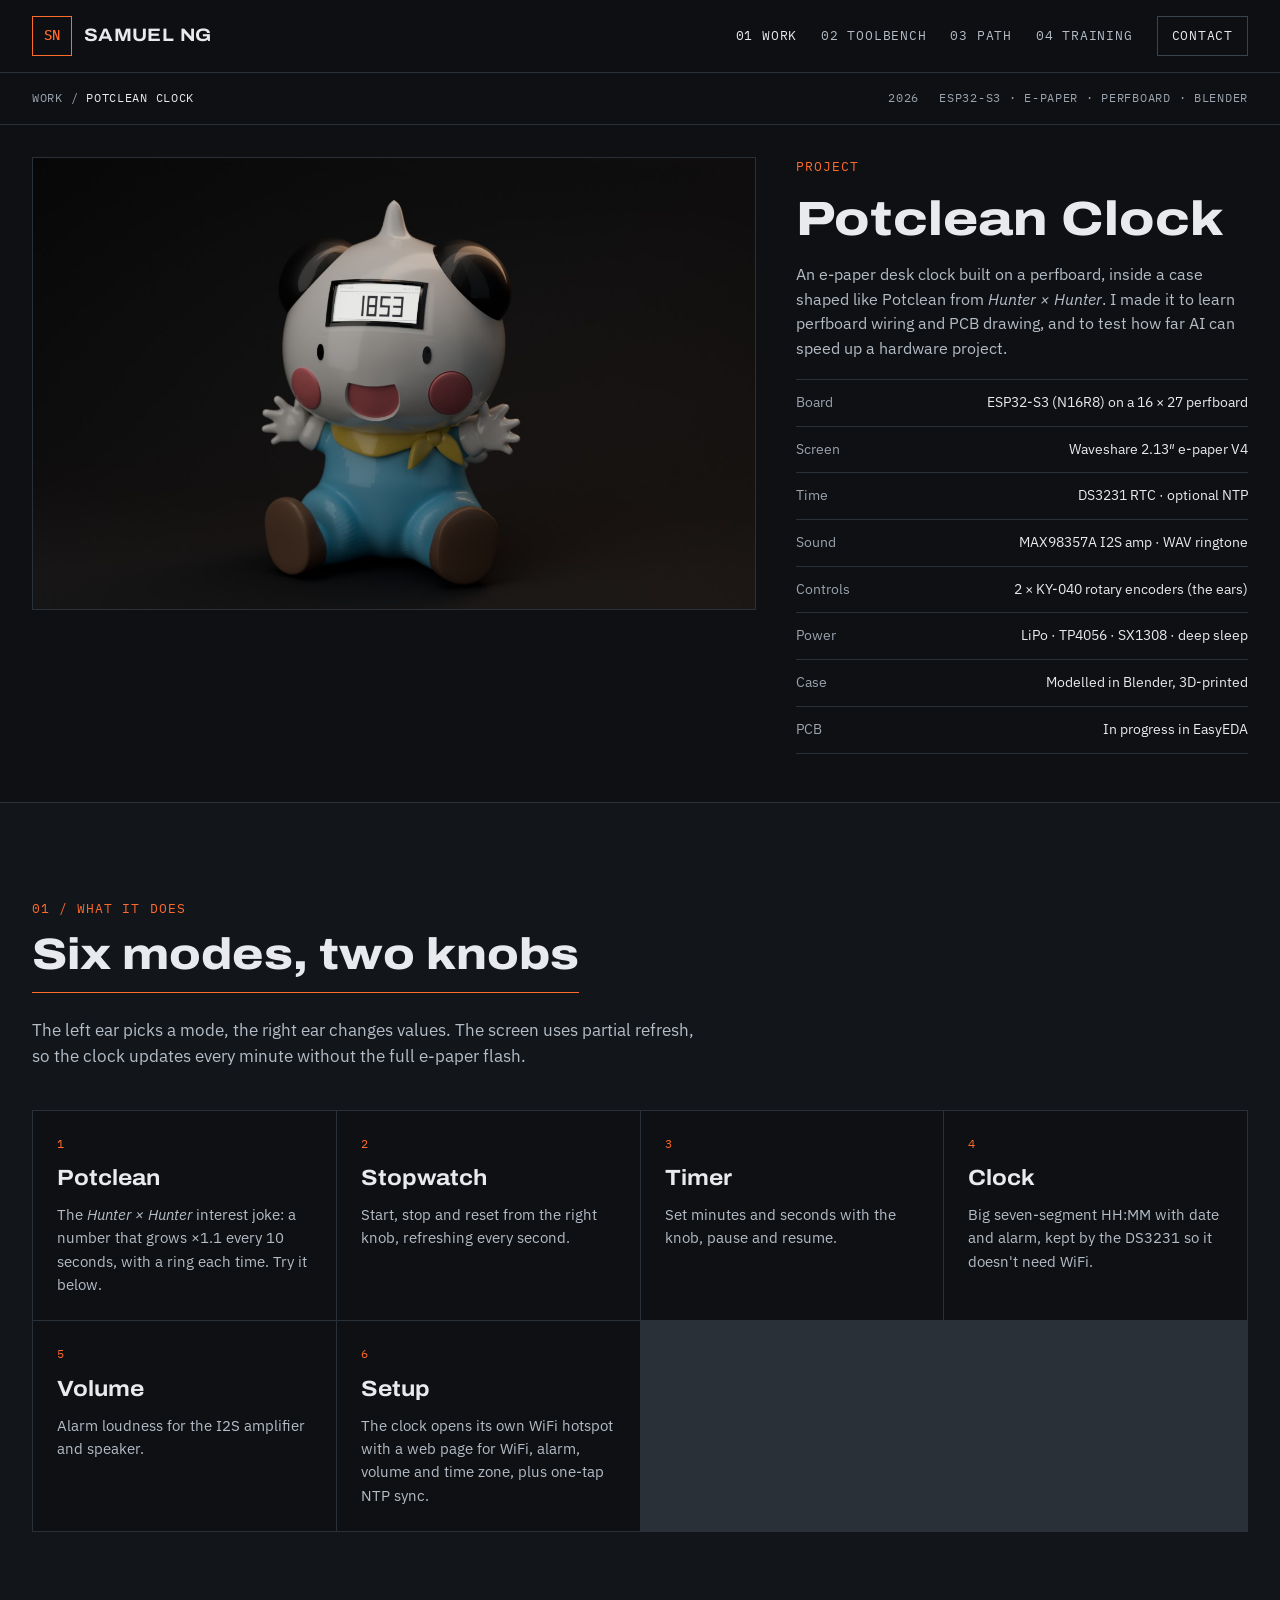
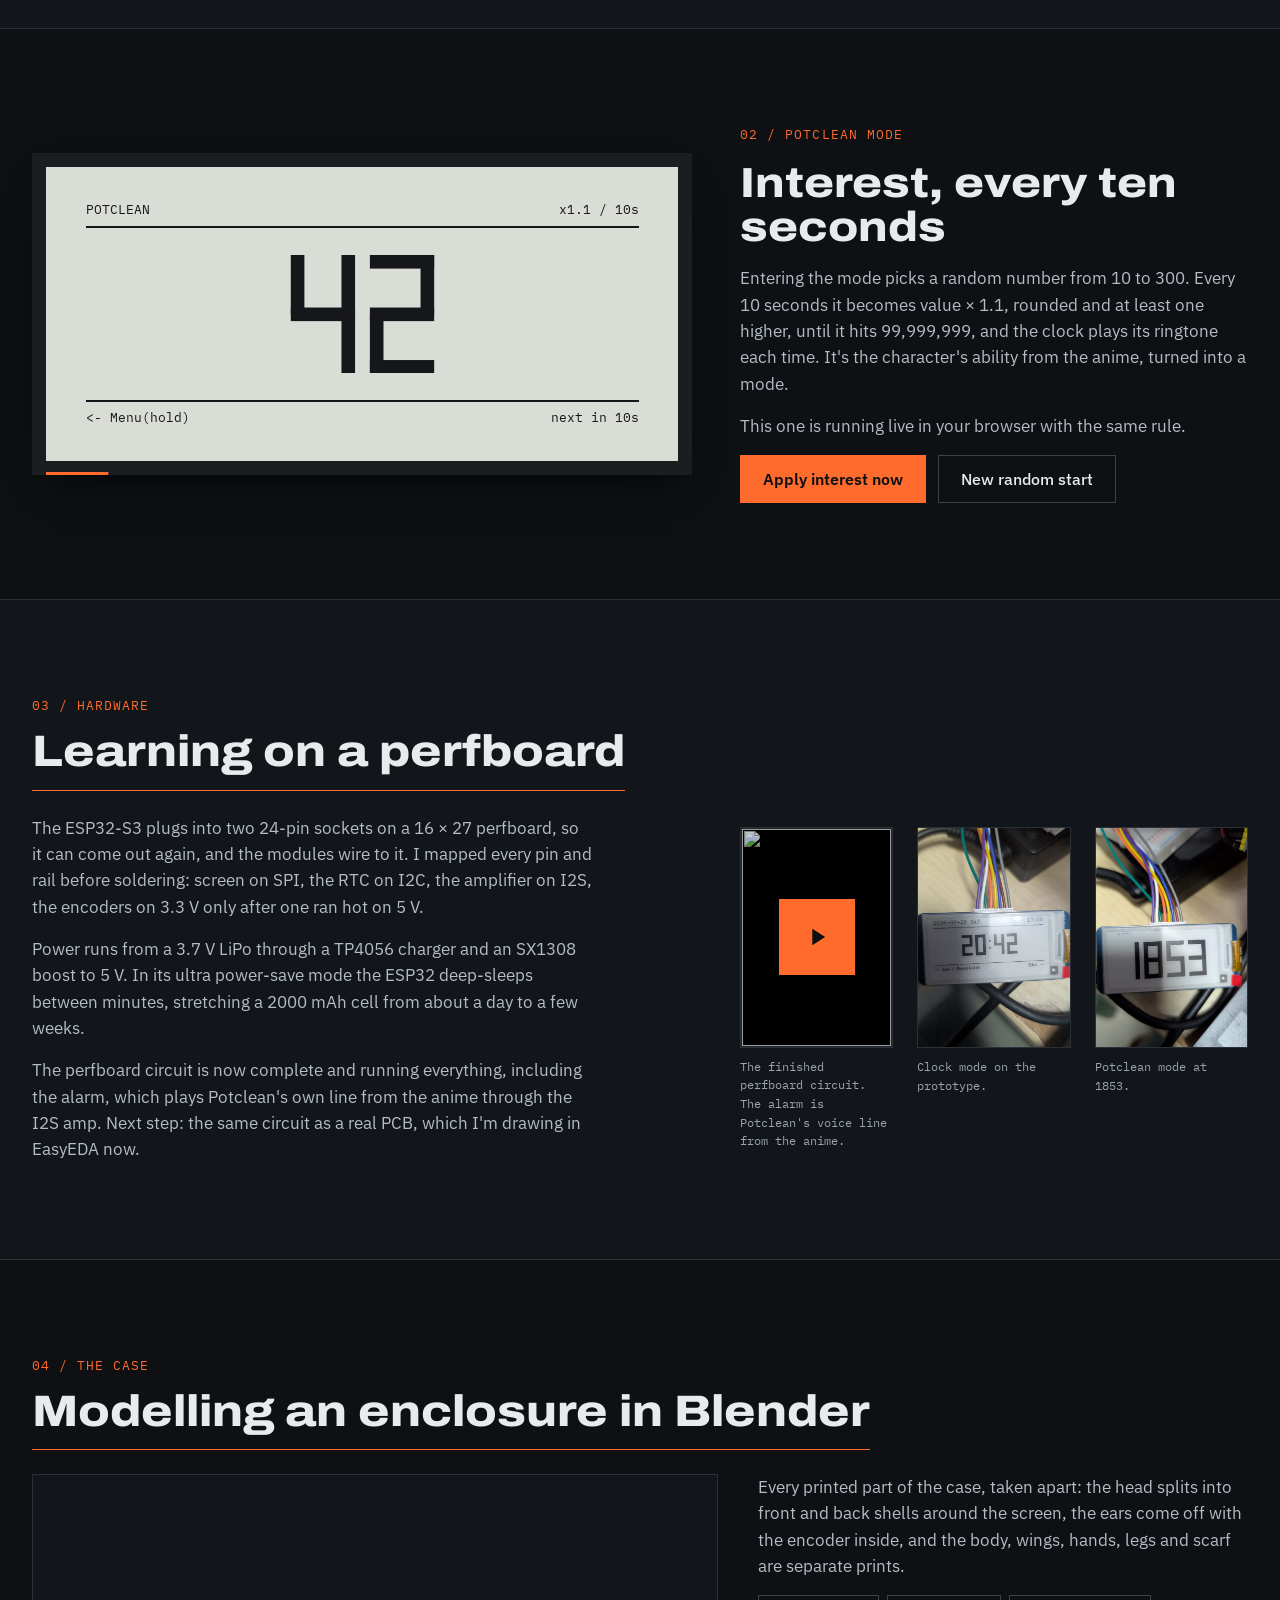
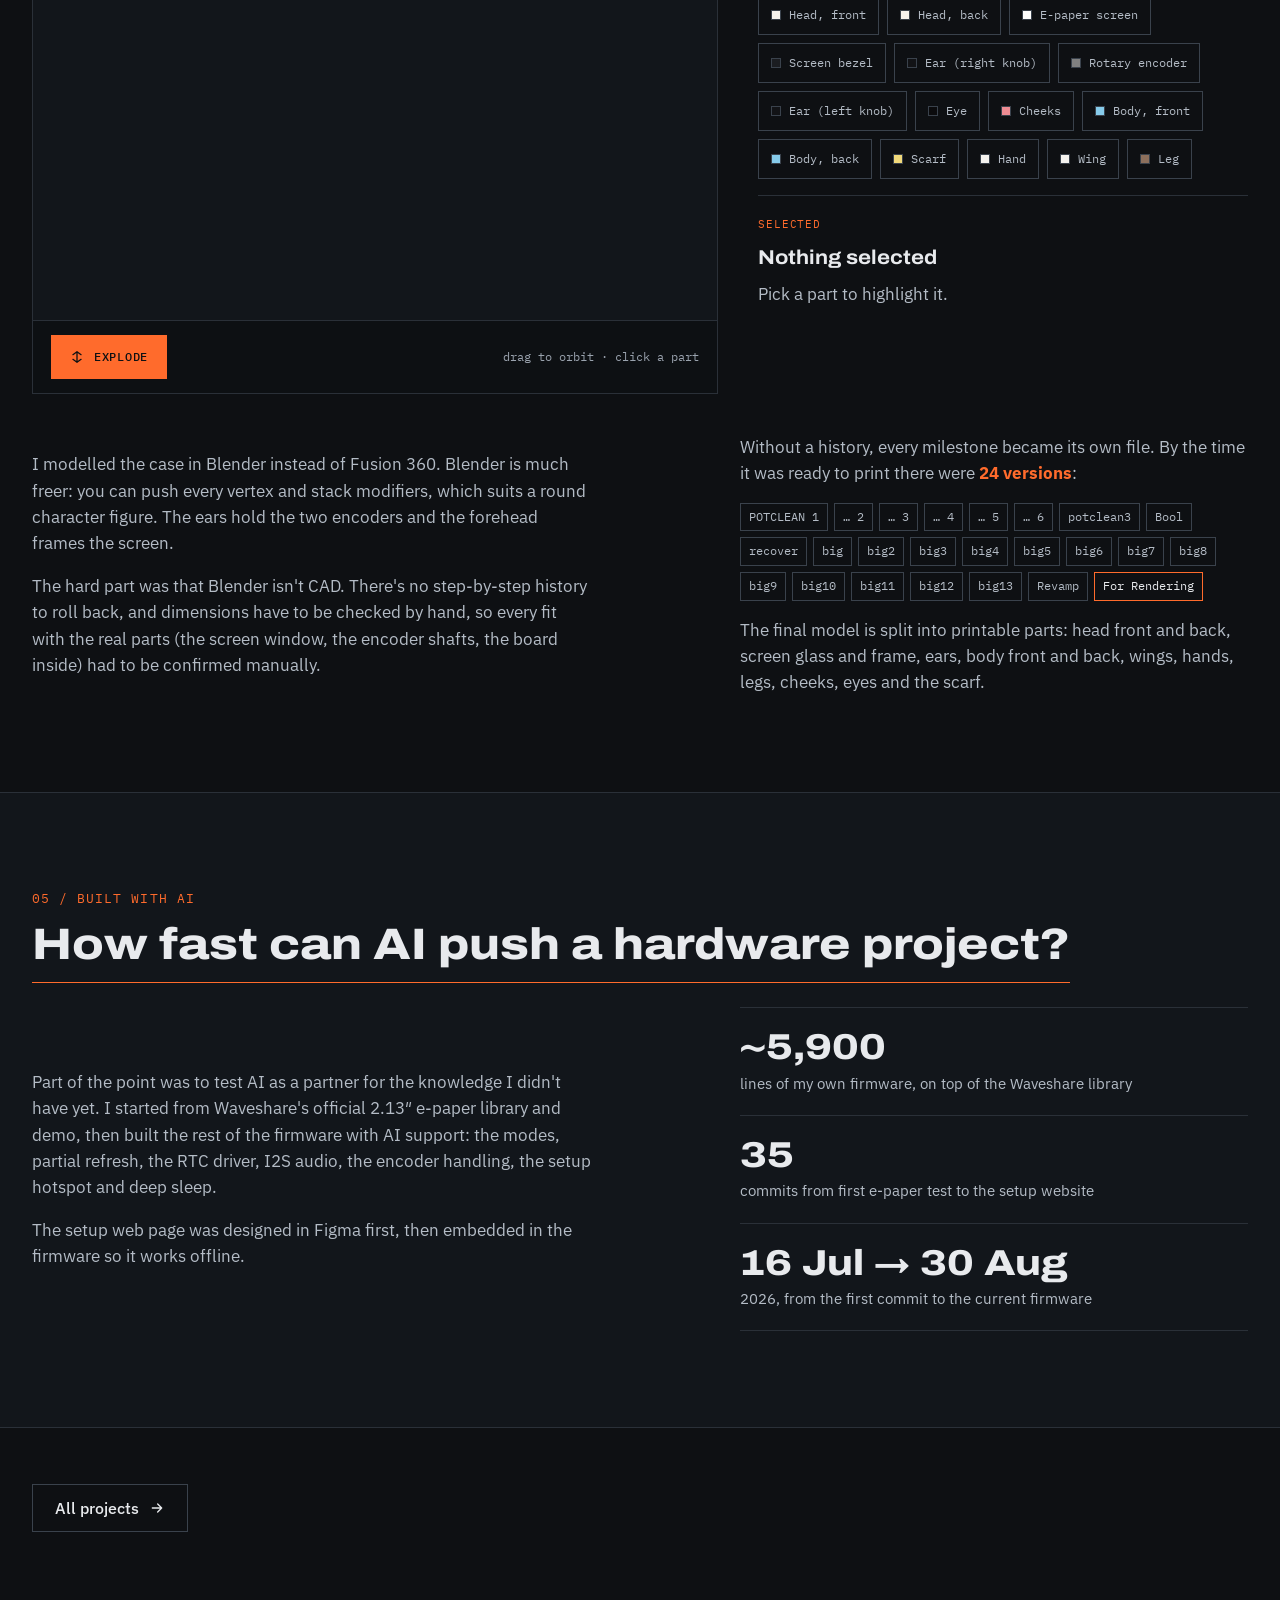
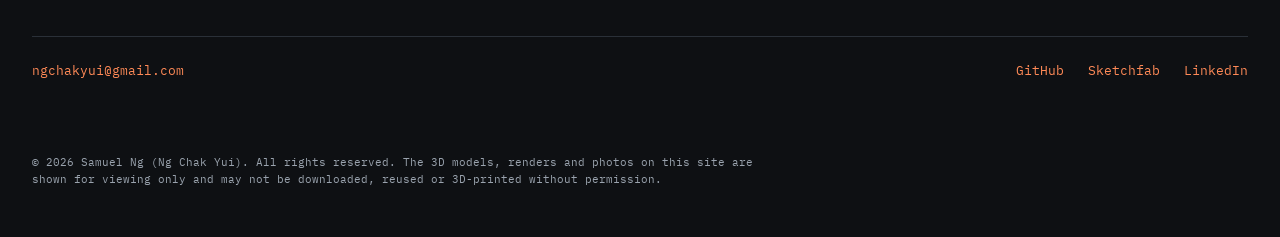
==== potclean-clock.html @ 75b520cc "Deploy 65aebba" ====
<!doctype html>
<html lang="en">
<head>
  <meta charset="utf-8">
  <meta name="viewport" content="width=device-width, initial-scale=1">
  <title>Potclean Clock · Samuel Ng</title>
  <meta name="description" content="Potclean Clock: an ESP32-S3 e-paper desk clock on a perfboard, in a Blender-modelled case shaped like Potclean from Hunter × Hunter. A test of how fast AI can speed up a hardware project.">
  <meta name="theme-color" content="#0E1013">
  <link rel="preconnect" href="https://fonts.googleapis.com">
  <link rel="preconnect" href="https://fonts.gstatic.com" crossorigin>
  <link href="https://fonts.googleapis.com/css2?family=Archivo:wdth,wght@62..125,400..900&family=IBM+Plex+Mono:wght@400;500&family=IBM+Plex+Sans:wght@400;500;600&display=swap" rel="stylesheet">
  <script type="module" crossorigin src="./assets/potclean-BY-jXRkb.js"></script>
  <link rel="modulepreload" crossorigin href="./assets/styles-UspHWgjf.js">
  <link rel="modulepreload" crossorigin href="./assets/common-COAoZrYH.js">
  <link rel="modulepreload" crossorigin href="./assets/rod-viewer-h-qmKOeT.js">
  <link rel="modulepreload" crossorigin href="./assets/exploded-panel-CO-LdMNT.js">
  <link rel="modulepreload" crossorigin href="./assets/youtube-Ct4H6zGs.js">
  <link rel="stylesheet" crossorigin href="./assets/styles-3R5IExsG.css">
</head>
<body>
  <a class="skip" href="#main">Skip to content</a>

  <header class="site-header">
    <div class="wrap">
      <a class="brand" href="./" aria-label="Samuel Ng, home">
        <span class="brand-mark" aria-hidden="true">SN</span>
        <span class="brand-name">SAMUEL NG</span>
      </a>
      <nav class="nav" aria-label="Main">
        <a href="./#work" aria-current="page">01 WORK</a>
        <a href="./#bench">02 TOOLBENCH</a>
        <a href="./#path">03 PATH</a>
        <a href="training.html">04 TRAINING</a>
        <a class="nav-cta" href="./#contact">CONTACT</a>
      </nav>
    </div>
  </header>

  <main id="main">
    <div class="wrap crumbs">
      <div><a href="./#work">WORK</a> / <span class="here">POTCLEAN CLOCK</span></div>
      <div class="facts"><span>2026</span><span>ESP32-S3 · E-PAPER · PERFBOARD · BLENDER</span></div>
    </div>

    <section class="project-hero">
      <div class="wrap">
        <figure class="project-shot">
          <img src="./images/potclean-clock.jpg" alt="Render of the Potclean Clock: a white panda-angel figure with black ears, a blue outfit and a yellow scarf, with an e-paper screen in its forehead showing 1853." width="1280" height="800">
        </figure>
        <div class="project-info">
          <span class="eyebrow">PROJECT</span>
          <h1 class="display">Potclean Clock</h1>
          <p>An e-paper desk clock built on a perfboard, inside a case shaped like Potclean from <i>Hunter × Hunter</i>. I made it to learn perfboard wiring and PCB drawing, and to test how far AI can speed up a hardware project.</p>
          <dl class="specs">
            <div><dt>Board</dt><dd>ESP32-S3 (N16R8) on a 16 × 27 perfboard</dd></div>
            <div><dt>Screen</dt><dd>Waveshare 2.13″ e-paper V4</dd></div>
            <div><dt>Time</dt><dd>DS3231 RTC · optional NTP</dd></div>
            <div><dt>Sound</dt><dd>MAX98357A I2S amp · WAV ringtone</dd></div>
            <div><dt>Controls</dt><dd>2 × KY-040 rotary encoders (the ears)</dd></div>
            <div><dt>Power</dt><dd>LiPo · TP4056 · SX1308 · deep sleep</dd></div>
            <div><dt>Case</dt><dd>Modelled in Blender, 3D-printed</dd></div>
            <div><dt>PCB</dt><dd>In progress in EasyEDA</dd></div>
          </dl>
        </div>
      </div>
    </section>

    <section class="section section-alt" aria-labelledby="modes">
      <div class="wrap">
        <div class="section-head">
          <div>
            <span class="eyebrow">01 / WHAT IT DOES</span>
            <h2 class="display draw reveal" id="modes">Six modes, two knobs</h2>
          </div>
        </div>
        <p class="lede reveal">The left ear picks a mode, the right ear changes values. The screen uses partial refresh, so the clock updates every minute without the full e-paper flash.</p>
        <ul class="mode-grid">
          <li class="reveal"><span class="mode-n">1</span><h3>Potclean</h3><p>The <i>Hunter × Hunter</i> interest joke: a number that grows ×1.1 every 10 seconds, with a ring each time. Try it below.</p></li>
          <li class="reveal"><span class="mode-n">2</span><h3>Stopwatch</h3><p>Start, stop and reset from the right knob, refreshing every second.</p></li>
          <li class="reveal"><span class="mode-n">3</span><h3>Timer</h3><p>Set minutes and seconds with the knob, pause and resume.</p></li>
          <li class="reveal"><span class="mode-n">4</span><h3>Clock</h3><p>Big seven-segment HH:MM with date and alarm, kept by the DS3231 so it doesn't need WiFi.</p></li>
          <li class="reveal"><span class="mode-n">5</span><h3>Volume</h3><p>Alarm loudness for the I2S amplifier and speaker.</p></li>
          <li class="reveal"><span class="mode-n">6</span><h3>Setup</h3><p>The clock opens its own WiFi hotspot with a web page for WiFi, alarm, volume and time zone, plus one-tap NTP sync.</p></li>
        </ul>
      </div>
    </section>

    <section class="section" aria-labelledby="interest">
      <div class="wrap">
        <div class="case-intro">
          <div class="epaper reveal" aria-live="off">
            <div class="ep-bar"><span>POTCLEAN</span><span>x1.1 / 10s</span></div>
            <svg class="ep-digits" id="ep-digits" role="img" aria-label="Potclean value"></svg>
            <div class="ep-bar ep-foot"><span>&lt;- Menu(hold)</span><span id="ep-next">next in 10s</span></div>
            <span class="ep-progress" id="ep-progress"></span>
          </div>
          <div class="case-copy reveal">
            <span class="eyebrow">02 / POTCLEAN MODE</span>
            <h2 class="display" id="interest">Interest, every ten seconds</h2>
            <p>Entering the mode picks a random number from 10 to 300. Every 10 seconds it becomes value × 1.1, rounded and at least one higher, until it hits 99,999,999, and the clock plays its ringtone each time. It's the character's ability from the anime, turned into a mode.</p>
            <p>This one is running live in your browser with the same rule.</p>
            <div class="ep-actions">
              <button type="button" class="btn btn-primary" id="ep-tick">Apply interest now</button>
              <button type="button" class="btn btn-ghost" id="ep-reset">New random start</button>
            </div>
          </div>
        </div>
      </div>
    </section>

    <section class="section section-alt" aria-labelledby="hw">
      <div class="wrap">
        <div class="section-head">
          <div>
            <span class="eyebrow">03 / HARDWARE</span>
            <h2 class="display draw reveal" id="hw">Learning on a perfboard</h2>
          </div>
        </div>
        <div class="case-intro">
          <div class="case-copy reveal">
            <p>The ESP32-S3 plugs into two 24-pin sockets on a 16 × 27 perfboard, so it can come out again, and the modules wire to it. I mapped every pin and rail before soldering: screen on SPI, the RTC on I2C, the amplifier on I2S, the encoders on 3.3 V only after one ran hot on 5 V.</p>
            <p>Power runs from a 3.7 V LiPo through a TP4056 charger and an SX1308 boost to 5 V. In its ultra power-save mode the ESP32 deep-sleeps between minutes, stretching a 2000 mAh cell from about a day to a few weeks.</p>
            <p>The perfboard circuit is now complete and running everything, including the alarm, which plays Potclean's own line from the anime through the I2S amp. Next step: the same circuit as a real PCB, which I'm drawing in EasyEDA now.</p>
          </div>
          <div class="photos photos-tall photos-3">
            <figure class="reveal">
              <div class="screen short" id="hw-video" style="background: #000; border: 1px solid var(--rule);"></div>
              <figcaption>The finished perfboard circuit. The alarm is Potclean's voice line from the anime.</figcaption>
            </figure>
            <figure class="reveal">
              <img src="./images/potclean-proto-clock.jpg" alt="The e-paper prototype in clock mode: date 2026-08-29 SAT, alarm 17:00 and the time 20:42 in seven-segment digits." loading="lazy" width="1148" height="2040">
              <figcaption>Clock mode on the prototype.</figcaption>
            </figure>
            <figure class="reveal">
              <img src="./images/potclean-proto-potclean.jpg" alt="The e-paper prototype in Potclean mode showing 1853, wired to a breadboard with jumper cables." loading="lazy" width="1148" height="2040">
              <figcaption>Potclean mode at 1853.</figcaption>
            </figure>
          </div>
        </div>
      </div>
    </section>

    <section class="section" aria-labelledby="case">
      <div class="wrap">
        <div class="section-head">
          <div>
            <span class="eyebrow">04 / THE CASE</span>
            <h2 class="display draw reveal" id="case">Modelling an enclosure in Blender</h2>
          </div>
        </div>
        <div class="bag-app">
          <div class="viewport bag-viewport" id="pc-viewer" role="img" aria-label="Interactive 3D model of the Potclean case, which can be exploded into its printed parts.">
            <div class="vp-label" aria-hidden="true"></div>
            <div class="vp-controls">
              <button type="button" class="btn btn-primary" id="pc-toggle">
                <svg width="14" height="14" viewBox="0 0 24 24" fill="none" stroke="currentColor" stroke-width="2.2" stroke-linecap="round" stroke-linejoin="round" aria-hidden="true"><path d="M12 3v18M5 8l7-5 7 5M5 16l7 5 7-5"/></svg>
                <span>EXPLODE</span>
              </button>
              <span>drag to orbit · click a part</span>
            </div>
            <div class="vp-loading">LOADING MODEL</div>
          </div>
          <div class="case-copy">
            <p>Every printed part of the case, taken apart: the head splits into front and back shells around the screen, the ears come off with the encoder inside, and the body, wings, hands, legs and scarf are separate prints.</p>
            <ul class="bag-parts" id="pc-parts" aria-label="Case parts"></ul>
            <div class="selected-card bag-selected" aria-live="polite">
              <span class="k">SELECTED</span>
              <h3 id="pc-sel-name">Nothing selected</h3>
              <p id="pc-sel-note">Pick a part to highlight it.</p>
            </div>
          </div>
        </div>
        <div class="case-intro">
          <div class="case-copy reveal">
            <p>I modelled the case in Blender instead of Fusion 360. Blender is much freer: you can push every vertex and stack modifiers, which suits a round character figure. The ears hold the two encoders and the forehead frames the screen.</p>
            <p>The hard part was that Blender isn't CAD. There's no step-by-step history to roll back, and dimensions have to be checked by hand, so every fit with the real parts (the screen window, the encoder shafts, the board inside) had to be confirmed manually.</p>
          </div>
          <div class="case-copy reveal">
            <p>Without a history, every milestone became its own file. By the time it was ready to print there were <strong class="hl">24 versions</strong>:</p>
            <ul class="file-chips" aria-label="Case file versions">
              <li>POTCLEAN 1</li><li>… 2</li><li>… 3</li><li>… 4</li><li>… 5</li><li>… 6</li><li>potclean3</li><li>Bool</li><li>recover</li>
              <li>big</li><li>big2</li><li>big3</li><li>big4</li><li>big5</li><li>big6</li><li>big7</li><li>big8</li><li>big9</li><li>big10</li><li>big11</li><li>big12</li><li>big13</li><li>Revamp</li><li>For Rendering</li>
            </ul>
            <p>The final model is split into printable parts: head front and back, screen glass and frame, ears, body front and back, wings, hands, legs, cheeks, eyes and the scarf.</p>
          </div>
        </div>
      </div>
    </section>

    <section class="section section-alt" aria-labelledby="ai">
      <div class="wrap">
        <div class="section-head">
          <div>
            <span class="eyebrow">05 / BUILT WITH AI</span>
            <h2 class="display draw reveal" id="ai">How fast can AI push a hardware project?</h2>
          </div>
        </div>
        <div class="case-intro">
          <div class="case-copy reveal">
            <p>Part of the point was to test AI as a partner for the knowledge I didn't have yet. I started from Waveshare's official 2.13″ e-paper library and demo, then built the rest of the firmware with AI support: the modes, partial refresh, the RTC driver, I2S audio, the encoder handling, the setup hotspot and deep sleep.</p>
            <p>The setup web page was designed in Figma first, then embedded in the firmware so it works offline.</p>
          </div>
          <ul class="stat-list reveal">
            <li><b>~5,900</b><span>lines of my own firmware, on top of the Waveshare library</span></li>
            <li><b>35</b><span>commits from first e-paper test to the setup website</span></li>
            <li><b>16 Jul → 30 Aug</b><span>2026, from the first commit to the current firmware</span></li>
          </ul>
        </div>
      </div>
    </section>

    <div class="wrap">
      <a class="btn btn-ghost" href="./#work" style="margin: 56px 0;">All projects
        <svg width="16" height="16" viewBox="0 0 24 24" fill="none" stroke="currentColor" stroke-width="2" stroke-linecap="round" stroke-linejoin="round" aria-hidden="true"><path d="M5 12h14M13 6l6 6-6 6"/></svg>
      </a>
    </div>
  </main>

  <footer class="footer">
    <div class="wrap" style="padding-top: 48px;">
      <div class="footer-meta">
        <a href="mailto:ngchakyui@gmail.com">ngchakyui@gmail.com</a>
        <nav aria-label="Elsewhere">
          <a href="https://github.com/ngkirto">GitHub</a>
          <a href="https://sketchfab.com/chibi_chan">Sketchfab</a>
          <a href="https://www.linkedin.com/in/chak-yui-ng-506090190/">LinkedIn</a>
        </nav>
      </div>
      <p class="legal">© 2026 Samuel Ng (Ng Chak Yui). All rights reserved. The 3D models, renders and photos on this site are shown for viewing only and may not be downloaded, reused or 3D-printed without permission.</p>
    </div>
  </footer>

</body>
</html>
---- assets/styles-3R5IExsG.css ----
:root{--ground:#0e1013;--panel:#12161b;--panel-2:#161a1f;--raise:#1e242c;--rule:#2a3038;--line:#3a424c;--grid:#1a1f25;--ink:#e8eaed;--muted:#b4bcc6;--dim:#9aa3ae;--orange:#ff6b2c;--orange-ink:#ff8a57;--orange-hi:#ffb08c;--cyan:#4fd1e8;--display:"Archivo", system-ui, sans-serif;--sans:"IBM Plex Sans", system-ui, sans-serif;--mono:"IBM Plex Mono", ui-monospace, monospace;--ease:cubic-bezier(.2, .8, .2, 1);--lightningcss-light: ;--lightningcss-dark:initial;color-scheme:dark}*{box-sizing:border-box}html{scroll-behavior:smooth}body{background:var(--ground);color:var(--ink);font-family:var(--sans);-webkit-font-smoothing:antialiased;margin:0;font-size:16px;line-height:1.55}a{color:var(--orange-ink);text-decoration:none}a:hover{color:var(--orange-hi)}:focus-visible{outline:2px solid var(--cyan);outline-offset:3px}button{font:inherit;color:inherit}img{max-width:100%;display:block}.wrap{max-width:1280px;margin:0 auto;padding:0 32px}.mono{font-family:var(--mono)}.eyebrow{font-family:var(--mono);letter-spacing:.08em;color:var(--orange);font-size:13px}.display{font-family:var(--display);margin:0;font-weight:800;font-stretch:115%;line-height:1.05}.skip{z-index:50;background:var(--orange);color:var(--ground);padding:10px 14px;position:absolute;top:-60px;left:16px}.skip:focus{top:12px}.btn{cursor:pointer;min-height:48px;transition:transform .2s var(--ease), background-color .2s, border-color .2s, color .2s;border:1px solid #0000;align-items:center;gap:10px;padding:0 22px;font-weight:600;display:inline-flex}.btn svg{transition:transform .25s var(--ease)}.btn:hover svg{transform:translate(4px)}.btn-primary{background:var(--orange);color:var(--ground)}.btn-primary:hover{background:var(--orange-ink);color:var(--ground)}.btn-ghost{border-color:var(--line);color:var(--ink);background:0 0;font-weight:500}.btn-ghost:hover{border-color:var(--ink);color:var(--ink)}.btn-dark{background:var(--ground);color:var(--ink)}.btn-dark:hover{color:var(--orange-hi)}.site-header{z-index:20;border-bottom:1px solid var(--rule);-webkit-backdrop-filter:blur(10px);backdrop-filter:blur(10px);background:#0e1013db;position:sticky;top:0}.site-header .wrap{flex-wrap:wrap;justify-content:space-between;align-items:center;gap:12px 16px;padding-top:16px;padding-bottom:16px;display:flex}.brand{color:var(--ink);align-items:center;gap:12px;display:flex}.brand:hover{color:var(--ink)}.brand-mark{border:1.5px solid var(--orange);width:40px;height:40px;color:var(--orange);font-family:var(--mono);place-items:center;font-size:14px;font-weight:500;display:grid}.brand-name{font-family:var(--display);letter-spacing:.02em;font-size:18px;font-weight:700;font-stretch:112%}.nav{font-family:var(--mono);letter-spacing:.06em;flex-wrap:wrap;align-items:center;gap:4px 24px;font-size:13px;display:flex}.nav a{color:var(--muted);padding:8px 0}.nav a:hover,.nav a[aria-current=page]{color:var(--ink)}.nav .nav-cta{border:1px solid var(--line);color:var(--ink);padding:9px 14px}.nav .nav-cta:hover{border-color:var(--orange);color:var(--orange-hi)}.hero{border-bottom:1px solid var(--rule);background-color:var(--ground);background-image:linear-gradient(var(--grid) 1px, transparent 1px), linear-gradient(90deg, var(--grid) 1px, transparent 1px);background-size:40px 40px}.hero .wrap{flex-wrap:wrap;align-items:center;gap:48px;padding-top:72px;padding-bottom:80px;display:flex}.hero-copy{flex-direction:column;flex:440px;gap:28px;min-width:0;display:flex}.hero-tags{font-family:var(--mono);letter-spacing:.08em;color:var(--cyan);font-size:13px}.hero h1{letter-spacing:-.01em;font-size:clamp(40px,5.2vw,66px);font-stretch:118%;line-height:1.02}.hero h1 em{color:var(--orange);font-style:normal}.hero-lede{max-width:560px;color:var(--muted);margin:0;font-size:18px}.hero-actions{flex-wrap:wrap;gap:12px;display:flex}.viewport{border:1px solid var(--rule);background:var(--panel);position:relative;overflow:hidden}.hero .viewport{flex:540px;min-width:0;height:580px}.vp-canvas{width:100%;height:100%;display:block;position:absolute;inset:0}.vp-bar{z-index:2;font-family:var(--mono);letter-spacing:.06em;color:var(--dim);pointer-events:none;justify-content:space-between;align-items:center;gap:16px;padding:12px 16px;font-size:11px;display:flex;position:absolute;left:0;right:0}.vp-top{border-bottom:1px solid var(--rule);background:#12161bb3;top:0}.vp-bottom{border-top:1px solid var(--rule);background:#0e1013cc;bottom:0}.vp-top .tag{color:var(--cyan)}.vp-cast{pointer-events:auto;cursor:pointer;min-height:32px;color:var(--cyan);border:1px solid var(--cyan);font-family:var(--mono);letter-spacing:.08em;background:0 0;align-items:center;gap:8px;margin:-6px 0;padding:0 12px;font-size:11px;transition:background-color .2s,color .2s;display:inline-flex}.vp-cast:hover,.vp-cast[aria-busy=true]{background:var(--cyan);color:var(--ground)}.vp-meter{background:var(--rule);flex:auto;height:2px;position:relative}.vp-meter span{background:var(--orange);width:0;position:absolute;top:0;bottom:0;left:0}.vp-bottom .hint{color:var(--ink)}.vp-tick{z-index:2;pointer-events:none;width:14px;height:14px;position:absolute}.vp-tick.tl{border-left:1px solid var(--orange);border-top:1px solid var(--orange);top:56px;left:12px}.vp-tick.br{border-right:1px solid var(--orange);border-bottom:1px solid var(--orange);bottom:56px;right:12px}.vp-label{z-index:3;pointer-events:none;background:var(--ground);border:1px solid var(--orange);font-family:var(--mono);white-space:nowrap;color:var(--ink);opacity:0;padding:6px 10px;font-size:12px;transition:opacity .12s;position:absolute;top:0;left:0;transform:translate(-9999px)}.vp-label.on{opacity:1}.vp-label small{color:var(--dim);letter-spacing:.04em;font-size:10px;display:block}.vp-loading{z-index:4;font-family:var(--mono);letter-spacing:.08em;color:var(--dim);background:var(--panel);place-items:center;font-size:12px;transition:opacity .5s;display:grid;position:absolute;inset:0}.vp-loading.done{opacity:0;pointer-events:none}.stats{border-bottom:1px solid var(--rule)}.stats .wrap{flex-wrap:wrap;display:flex}.stat{border-right:1px solid var(--rule);flex-direction:column;flex:240px;gap:6px;padding:32px 24px;display:flex}.stat:first-child{padding-left:0}.stat:last-child{border-right:0}.stat b{font-family:var(--display);font-size:44px;font-weight:800;font-stretch:118%;line-height:1.1}.stat span{color:var(--muted);font-size:14px}.section{border-bottom:1px solid var(--rule)}.section .wrap{flex-direction:column;gap:40px;padding-top:96px;padding-bottom:96px;display:flex}.section-alt{background:var(--panel)}.section-head{flex-wrap:wrap;justify-content:space-between;align-items:flex-end;gap:16px;display:flex}.section-head>div:first-child{flex-direction:column;gap:12px;display:flex}.section-head h2{font-size:clamp(32px,3.6vw,44px)}.filters{font-family:var(--mono);flex-wrap:wrap;gap:8px;font-size:12px;display:flex}.filters button{cursor:pointer;min-height:40px;color:var(--muted);border:1px solid var(--line);background:0 0;padding:0 14px;transition:background-color .2s,color .2s,border-color .2s}.filters button:hover{border-color:var(--ink);color:var(--ink)}.filters button[aria-pressed=true]{background:var(--ink);color:var(--ground);border-color:var(--ink)}.cards{flex-wrap:wrap;gap:24px;display:flex}.card{border:1px solid var(--rule);background:var(--panel);min-width:0;color:var(--ink);transition:border-color .25s, transform .3s var(--ease);flex-direction:column;flex:360px;display:flex}a.card:hover{color:var(--ink);border-color:var(--orange);transform:translateY(-4px)}.card[hidden]{display:none}.card-media{aspect-ratio:16/10;background-color:var(--panel-2);border-bottom:1px solid var(--rule);font-family:var(--mono);color:var(--dim);background-image:repeating-linear-gradient(135deg,#0000 0 14px,#1b2027 14px 15px);place-items:center;font-size:12px;display:grid;position:relative;overflow:hidden}.card-media img{object-fit:cover;width:100%;height:100%;transition:transform .6s var(--ease)}a.card:hover .card-media img{transform:scale(1.04)}.badge{background:var(--ground);border:1px solid var(--orange);color:var(--orange);font-family:var(--mono);letter-spacing:.06em;padding:5px 9px;font-size:11px;position:absolute;top:12px;left:12px}.card-body{flex-direction:column;flex:auto;gap:10px;padding:22px;display:flex}.card-meta{font-family:var(--mono);letter-spacing:.04em;color:var(--dim);margin-top:auto;padding-top:6px;font-size:11px}.card h3{font-family:var(--display);margin:0;font-size:24px;font-weight:700;font-stretch:110%}.card p{color:var(--muted);margin:0;font-size:15px}.card-links{font-family:var(--mono);flex-wrap:wrap;gap:6px 18px;margin:4px 0 0;padding:0;font-size:13px;list-style:none;display:flex}.card-links a{padding:6px 0;display:inline-block}.bench{background:var(--rule);border:1px solid var(--rule);flex-wrap:wrap;gap:1px;display:flex}.bench-group{background:var(--ground);flex-direction:column;flex:280px;gap:16px;padding:28px;display:flex}.bench-group .k{font-family:var(--mono);color:var(--dim);font-size:12px}.bench-group h3{font-family:var(--display);margin:0;font-size:22px;font-weight:700;font-stretch:110%}.chips{font-family:var(--mono);flex-wrap:wrap;gap:8px;font-size:12px;display:flex}.chips span{border:1px solid var(--line);padding:6px 10px}.path{border-top:1px solid var(--rule)}.path-row{border-bottom:1px solid var(--rule);flex-wrap:wrap;align-items:baseline;gap:8px 32px;padding:24px 0;display:flex}.path-row time{font-family:var(--mono);color:var(--dim);flex:0 0 200px;font-size:13px}.path-row div{flex-direction:column;flex:420px;gap:6px;min-width:0;display:flex}.path-row h3{font-family:var(--display);margin:0;font-size:22px;font-weight:700;font-stretch:110%}.path-row h3 span{color:var(--cyan)}.path-row p{color:var(--muted);margin:0;font-size:15px}.band{background:var(--orange);color:var(--ground);border-bottom:1px solid var(--rule)}.band .wrap{flex-wrap:wrap;align-items:center;gap:40px;padding-top:72px;padding-bottom:72px;display:flex}.band .wrap>div{flex-direction:column;flex:420px;gap:16px;min-width:0;display:flex}.band .eyebrow{color:var(--ground)}.band h2{font-size:clamp(30px,3.6vw,44px)}.band p{max-width:520px;margin:0;font-size:17px}.footer .wrap{flex-direction:column;gap:56px;padding-top:112px;padding-bottom:48px;display:flex}.footer h2{letter-spacing:-.01em;font-size:clamp(48px,7vw,88px);font-weight:900;font-stretch:125%;line-height:.95}.footer .mail{font-family:var(--mono);word-break:break-all;font-size:clamp(16px,2vw,22px)}.footer-meta{border-top:1px solid var(--rule);font-family:var(--mono);color:var(--dim);flex-wrap:wrap;justify-content:space-between;gap:16px;padding-top:24px;font-size:13px;display:flex}.footer-meta nav{flex-wrap:wrap;gap:24px;display:flex}.legal{max-width:760px;font-family:var(--mono);color:var(--dim);margin:16px 0 0;font-size:11px;line-height:1.6}.reveal{opacity:0;transition:opacity .7s var(--ease), transform .7s var(--ease);transform:translateY(18px)}.reveal.in{opacity:1;transform:none}.draw{position:relative}.draw:after{content:"";background:var(--orange);transform-origin:0;height:1px;transition:transform .9s var(--ease) .15s;position:absolute;bottom:-16px;left:0;right:0;transform:scaleX(0)}.draw.in:after{transform:scaleX(1)}@media (prefers-reduced-motion:reduce){html{scroll-behavior:auto}.reveal{opacity:1;transition:none;transform:none}.draw:after{transition:none;transform:scaleX(1)}.btn,.card,.card-media img{transition:none}}@media (width<=720px){.wrap{padding-left:16px;padding-right:16px}.hero .wrap{gap:32px;padding-top:40px;padding-bottom:48px}.hero .viewport{flex-basis:100%;height:420px}.stat{border-right:0;border-bottom:1px solid var(--rule);padding:24px 0}.stat:last-child{border-bottom:0}.section .wrap{padding-top:64px;padding-bottom:64px}.path-row time{flex-basis:100%}.vp-bottom .hint{display:none}.nav{gap:4px 16px}}.crumbs{font-family:var(--mono);letter-spacing:.06em;color:var(--dim);flex-wrap:wrap;justify-content:space-between;align-items:center;gap:8px 16px;padding-top:16px;padding-bottom:16px;font-size:12px;display:flex}.crumbs a{color:var(--dim)}.crumbs a:hover,.crumbs .here{color:var(--ink)}.crumbs .facts{flex-wrap:wrap;gap:6px 20px;display:flex}.viewer-app{border-top:1px solid var(--rule);border-bottom:1px solid var(--rule);grid-template-columns:280px minmax(0,1fr) 360px;min-height:min(82vh,820px);display:grid}.viewer-app>aside{flex-direction:column;min-width:0;display:flex}.parts-panel{border-right:1px solid var(--rule)}.info-panel{border-left:1px solid var(--rule);gap:20px;padding:28px}.panel-k{font-family:var(--mono);letter-spacing:.08em;color:var(--dim);padding:20px 20px 10px;font-size:11px}.parts-list{flex-direction:column;gap:2px;margin:0;padding:0 8px 12px;list-style:none;display:flex}.parts-list button{width:100%;min-height:40px;color:var(--muted);cursor:pointer;text-align:left;font-family:var(--mono);background:0 0;border:0;align-items:center;gap:12px;padding:0 12px;font-size:13px;transition:background-color .15s,color .15s;display:flex}.parts-list button:hover,.parts-list button.is-hover{background:var(--panel);color:var(--ink)}.parts-list button[aria-pressed=true]{background:var(--raise);color:var(--ink);box-shadow:inset 2px 0 0 var(--orange)}.parts-list .sw{border:1px solid var(--line);flex:none;width:12px;height:12px}.parts-list .num{color:var(--dim);margin-left:auto;font-size:11px}.selected-card{border-top:1px solid var(--rule);flex-direction:column;gap:8px;min-height:180px;margin-top:auto;padding:20px;display:flex}.selected-card .k{font-family:var(--mono);letter-spacing:.08em;color:var(--orange);font-size:11px}.selected-card h2{font-family:var(--display);margin:0;font-size:20px;font-weight:700;font-stretch:110%}.selected-card p{color:var(--muted);margin:0;font-size:14px}.selected-card .finish{font-family:var(--mono);color:var(--cyan);font-size:12px}.viewer-app .viewport{background-color:var(--panel);border:0;min-height:520px}.vp-views{z-index:3;font-family:var(--mono);gap:4px;font-size:11px;display:flex;position:absolute;top:12px;right:12px}.vp-views button{cursor:pointer;background:var(--ground);min-width:52px;min-height:40px;color:var(--muted);border:1px solid var(--line);padding:0 10px}.vp-views button:hover{color:var(--ink);border-color:var(--ink)}.vp-views button[aria-pressed=true]{background:var(--ink);color:var(--ground);border-color:var(--ink)}.vp-hint{z-index:2;font-family:var(--mono);letter-spacing:.06em;color:var(--dim);pointer-events:none;font-size:11px;position:absolute;top:20px;left:20px}.vp-readout{z-index:2;font-family:var(--mono);color:var(--cyan);pointer-events:none;min-height:1em;font-size:11px;position:absolute;bottom:84px;left:20px}.vp-controls{z-index:3;border-top:1px solid var(--rule);font-family:var(--mono);color:var(--dim);background:#0e1013e6;flex-wrap:wrap;align-items:center;gap:12px 20px;padding:14px 18px;font-size:12px;display:flex;position:absolute;bottom:0;left:0;right:0}.vp-controls label{flex:260px;align-items:center;gap:14px;display:flex}.vp-controls input[type=range]{accent-color:var(--orange);flex:auto;min-height:32px}.vp-controls .pct{color:var(--ink);text-align:right;min-width:44px}.vp-controls .btn{min-height:44px;font-family:var(--mono);letter-spacing:.06em;padding:0 18px;font-size:12px;font-weight:500}.info-panel h1{font-size:40px;font-stretch:118%;line-height:1.02}.info-panel p{color:var(--muted);margin:0}.specs{border-top:1px solid var(--rule);flex-direction:column;margin:0;font-size:14px;display:flex}.specs div{border-bottom:1px solid var(--rule);justify-content:space-between;gap:12px;padding:12px 0;display:flex}.specs dt{color:var(--dim)}.specs dd{text-align:right;margin:0}.placeholder{text-align:center;border:1px solid var(--rule);background-color:var(--panel-2);min-height:130px;font-family:var(--mono);color:var(--dim);background-image:repeating-linear-gradient(135deg,#0000 0 14px,#1b2027 14px 15px);place-items:center;padding:16px;font-size:12px;display:grid}.info-panel .next{align-items:center;gap:10px;margin-top:auto;font-weight:500;display:inline-flex}@media (width<=1180px){.viewer-app{grid-template-columns:1fr}.viewer-app .viewport{order:-1;height:min(72vh,640px)}.parts-panel{border-right:0;border-top:1px solid var(--rule)}.parts-list{grid-template-columns:repeat(auto-fill,minmax(220px,1fr));display:grid}.info-panel{border-left:0;border-top:1px solid var(--rule)}}@media (width<=720px){.vp-views{top:auto;bottom:120px;right:12px}.vp-hint,.vp-readout{display:none}.info-panel{padding:24px 16px}}.training-head .wrap{flex-wrap:wrap;justify-content:space-between;align-items:flex-end;gap:24px;padding-top:48px;padding-bottom:32px;display:flex}.training-head h1{font-size:clamp(36px,4.4vw,52px);font-stretch:118%}.training-head p{max-width:480px;color:var(--muted);margin:0}.tool-app{border-top:1px solid var(--rule);border-bottom:1px solid var(--rule);grid-template-columns:minmax(0,1fr) 520px;display:grid}.tool-wall{background-color:#14181d;background-image:radial-gradient(circle, var(--rule) 2px, transparent 2.5px);background-size:28px 28px;grid-template-columns:repeat(3,minmax(0,1fr));align-content:start;gap:20px;padding:32px;display:grid}.tool{cursor:pointer;text-align:left;background:var(--ground);min-height:200px;color:var(--ink);border:1px solid var(--line);transition:transform .25s var(--ease), box-shadow .25s, border-color .2s;flex-direction:column;padding:0;display:flex}.tool:hover{border-color:var(--muted)}.tool[aria-pressed=true]{background:var(--raise);border:2px solid var(--orange);transform:translateY(-4px);box-shadow:0 14px 0 -6px #000}.tool .tape{background-image:repeating-linear-gradient(135deg, var(--orange) 0 10px, var(--ground) 10px 20px);height:10px}.tool .ico{color:var(--ink);aspect-ratio:16/9;flex:auto;place-items:center;display:grid;position:relative;overflow:hidden}.tool .ico img{object-fit:cover;filter:grayscale(.6)brightness(.55);width:100%;height:100%;transition:filter .3s, transform .5s var(--ease);position:absolute;inset:0}.tool .ico svg{position:relative}.tool:hover .ico img{filter:grayscale(.2)brightness(.7);transform:scale(1.04)}.tool[aria-pressed=true] .ico img{filter:none}.tool[aria-pressed=true] .ico{color:var(--orange)}.tool .row{padding-top:14px}.screen .play{cursor:pointer;background:#000;border:0;place-items:center;width:100%;padding:0;display:grid;position:absolute;inset:0}.screen .play img{object-fit:cover;opacity:.8;width:100%;height:100%;transition:opacity .25s;position:absolute;inset:0}.screen .play:hover img{opacity:1}.screen .play span{background:var(--orange);width:76px;height:76px;color:var(--ground);transition:transform .25s var(--ease);place-items:center;display:grid;position:relative}.screen .play:hover span{transform:scale(1.08)}.screen iframe{border:0;width:100%;height:100%;position:absolute;inset:0}.video-meta{font-family:var(--mono);color:var(--dim);letter-spacing:.04em;font-size:12px}.player .about{color:var(--muted);margin:0}.tool .row{justify-content:space-between;align-items:baseline;gap:8px;padding:0 16px 16px;display:flex}.tool .name{font-family:var(--display);font-size:18px;font-weight:700;font-stretch:110%}.tool .len{font-family:var(--mono);color:var(--dim);font-size:12px}.player{border-left:1px solid var(--rule);flex-direction:column;gap:20px;padding:32px;display:flex}.screen{aspect-ratio:16/9;position:relative}.screen .bar{background:var(--orange);height:3px;transition:width .3s var(--ease);position:absolute;bottom:0;left:0}.player h2{font-family:var(--display);margin:0;font-size:28px;font-weight:800;font-stretch:112%}.chapters{border-top:1px solid var(--rule);margin:0;padding:0;list-style:none}.chapters button{width:100%;min-height:52px;color:var(--muted);border:0;border-bottom:1px solid var(--rule);cursor:pointer;text-align:left;background:0 0;align-items:center;gap:12px;padding:0 12px;display:flex}.chapters button:hover{color:var(--ink)}.chapters button[aria-pressed=true]{background:var(--raise);color:var(--ink)}.chapters .t{font-family:var(--mono);color:var(--dim);flex:0 0 64px;font-size:12px}.chapters button[aria-pressed=true] .t{color:var(--orange)}.chapters .n{font-family:var(--mono);color:var(--dim);margin-left:auto;font-size:11px}.player .note{color:var(--dim);margin:auto 0 0;font-size:13px}@media (width<=1100px){.tool-app{grid-template-columns:1fr}.player{border-left:0;border-top:1px solid var(--rule)}}@media (width<=640px){.tool-wall{grid-template-columns:repeat(2,minmax(0,1fr));gap:12px;padding:16px}.tool{min-height:160px}.player{padding:24px 16px}}.case-intro{grid-template-columns:minmax(0,1.3fr) minmax(0,1fr);align-items:center;gap:48px;display:grid}.case-copy{flex-direction:column;gap:16px;display:flex}.case-copy h2{font-size:clamp(30px,3.4vw,42px)}.case-copy p{color:var(--muted);max-width:560px;margin:0;font-size:17px}ul.chips{margin:4px 0 0;padding:0;list-style:none}.chips li{border:1px solid var(--line);padding:6px 10px}.steps{background:var(--rule);border:1px solid var(--rule);grid-template-columns:repeat(3,minmax(0,1fr));gap:1px;margin:0;padding:0;list-style:none;display:grid}.step{background:var(--ground);flex-direction:column;gap:12px;padding:28px;display:flex}.step-n{font-family:var(--display);color:var(--orange);font-size:44px;font-weight:800;font-stretch:118%;line-height:1}.step h3{font-family:var(--display);margin:0;font-size:24px;font-weight:700;font-stretch:110%}.step p{color:var(--muted);margin:0}.step-show{cursor:pointer;min-height:40px;color:var(--cyan);border:1px solid var(--cyan);font-family:var(--mono);letter-spacing:.04em;background:0 0;align-self:flex-start;margin-top:auto;padding:0 14px;font-size:12px;transition:background-color .2s,color .2s}.step-show:hover{background:var(--cyan);color:var(--ground)}.step-show.inline{min-height:32px;margin:6px 0 0 8px}.steps-note{color:var(--muted);margin:0}.timeline{grid-template-columns:repeat(4,minmax(0,1fr));gap:24px;margin:0;padding:0;list-style:none;display:grid}.timeline li{border-top:2px solid var(--line);flex-direction:column;gap:8px;padding-top:28px;display:flex;position:relative}.timeline li:before{content:"";background:var(--orange);width:12px;height:12px;position:absolute;top:-7px;left:0}.tl-k{font-family:var(--mono);letter-spacing:.08em;color:var(--cyan);font-size:12px}.timeline h3{font-family:var(--display);margin:0;font-size:20px;font-weight:700;font-stretch:110%}.timeline p{color:var(--muted);margin:0;font-size:15px}@media (width<=960px){.case-intro{grid-template-columns:1fr;gap:28px}.steps{grid-template-columns:1fr}.timeline{grid-template-columns:repeat(2,minmax(0,1fr));row-gap:36px}}@media (width<=560px){.timeline{grid-template-columns:1fr}}.photos{grid-template-columns:repeat(2,minmax(0,1fr));gap:24px;display:grid}.photos figure{flex-direction:column;gap:10px;margin:0;display:flex}.photos img{aspect-ratio:16/9;object-fit:cover;border:1px solid var(--rule);width:100%;height:auto}.photos figcaption{font-family:var(--mono);color:var(--dim);font-size:12px}@media (width<=720px){.photos{grid-template-columns:1fr}}.steps{grid-template-columns:repeat(auto-fit,minmax(220px,1fr))}a.step-show{align-items:center;display:inline-flex}.bag-app{grid-template-columns:minmax(0,1.4fr) minmax(0,1fr);align-items:start;gap:40px;display:grid}.bag-viewport{height:520px}.bag-viewport .vp-controls>span{margin-left:auto}.bag-parts{flex-wrap:wrap;gap:8px;margin:0;padding:0;list-style:none;display:flex}.bag-parts button{cursor:pointer;min-height:40px;color:var(--muted);border:1px solid var(--line);font-family:var(--mono);background:0 0;align-items:center;gap:8px;padding:0 12px;font-size:12px;display:inline-flex}.bag-parts button:hover{color:var(--ink);border-color:var(--ink)}.bag-parts button[aria-pressed=true]{color:var(--ink);border-color:var(--orange);background:var(--raise)}.bag-parts .sw{border:1px solid var(--line);width:10px;height:10px}.bag-selected{min-height:0;margin-top:0;padding:20px 0 0}.bag-selected h3{font-family:var(--display);margin:0;font-size:20px;font-weight:700;font-stretch:110%}@media (width<=960px){.bag-app{grid-template-columns:1fr}.bag-viewport{height:420px}}.project-hero{border-top:1px solid var(--rule);border-bottom:1px solid var(--rule)}.project-hero .wrap{grid-template-columns:minmax(0,1.6fr) minmax(0,1fr);align-items:start;gap:40px;padding-top:32px;padding-bottom:48px;display:grid}.project-shot{margin:0}.project-shot img{border:1px solid var(--rule);width:100%;height:auto}.project-info{flex-direction:column;gap:18px;display:flex}.project-info h1{font-size:clamp(36px,4vw,48px);font-stretch:118%;line-height:1.02}.project-info p{color:var(--muted);margin:0}.lede{max-width:680px;color:var(--muted);margin:0;font-size:17px}.mode-grid{background:var(--rule);border:1px solid var(--rule);grid-template-columns:repeat(auto-fit,minmax(260px,1fr));gap:1px;margin:0;padding:0;list-style:none;display:grid}.mode-grid li{background:var(--ground);flex-direction:column;gap:8px;padding:24px;display:flex}.mode-n{font-family:var(--mono);color:var(--orange);font-size:12px}.mode-grid h3{font-family:var(--display);margin:0;font-size:22px;font-weight:700;font-stretch:110%}.mode-grid p{color:var(--muted);margin:0;font-size:15px}.epaper{aspect-ratio:250/122;color:#16171a;font-family:var(--mono);background:#dadcd6;border:14px solid #1b1d21;flex-direction:column;justify-content:space-between;padding:5% 6%;font-size:clamp(10px,1.1vw,13px);display:flex;position:relative;box-shadow:0 20px 40px -20px #000}.ep-bar{border-bottom:2px solid #16171a;justify-content:space-between;padding-bottom:6px;display:flex}.ep-foot{border-top:2px solid #16171a;border-bottom:0;padding:6px 0 0}.ep-digits{fill:#16171a;width:100%;height:52%}.ep-digits.flash{animation:.45s steps(2,end) ep-flash}@keyframes ep-flash{0%{fill:#dadcd6}to{fill:#16171a}}.ep-progress{background:var(--orange);transform-origin:0;height:3px;position:absolute;bottom:-14px;left:0;right:0;transform:scaleX(0)}.ep-actions{flex-wrap:wrap;gap:12px;display:flex}.photos-tall{grid-template-columns:repeat(2,minmax(0,1fr))}.photos-tall img{aspect-ratio:9/13}.file-chips{font-family:var(--mono);flex-wrap:wrap;gap:6px;margin:0;padding:0;font-size:12px;list-style:none;display:flex}.file-chips li{border:1px solid var(--line);color:var(--muted);padding:4px 8px}.file-chips li:last-child{border-color:var(--orange);color:var(--ink)}.hl{color:var(--orange)}.stat-list{border-top:1px solid var(--rule);flex-direction:column;margin:0;padding:0;list-style:none;display:flex}.stat-list li{border-bottom:1px solid var(--rule);flex-direction:column;gap:4px;padding:20px 0;display:flex}.stat-list b{font-family:var(--display);color:var(--ink);font-size:36px;font-weight:800;font-stretch:118%;line-height:1.1}.stat-list span{color:var(--muted);font-size:15px}@media (width<=960px){.project-hero .wrap{grid-template-columns:1fr}}@media (prefers-reduced-motion:reduce){.ep-digits.flash{animation:none}}.photos-3{grid-template-columns:repeat(3,minmax(0,1fr))}.screen.short{aspect-ratio:9/13}@media (width<=720px){.photos-3{grid-template-columns:1fr 1fr}.photos-3 figure:first-child{grid-column:1/-1}}.training-head .course-tabs{flex-wrap:wrap;justify-content:flex-start;align-items:stretch;gap:8px;padding-top:0;padding-bottom:28px;display:flex}.course-tab{cursor:pointer;text-align:left;background:var(--panel);color:var(--muted);border:1px solid var(--line);font:inherit;flex-direction:column;gap:4px;padding:12px 16px;display:flex}.course-tab b{font-family:var(--display);color:var(--ink);font-size:16px}.course-tab span{font-family:var(--mono);letter-spacing:.06em;font-size:11px}.course-tab:hover{border-color:var(--muted)}.course-tab[aria-selected=true]{border-color:var(--orange);background:var(--raise)}.course-tab[aria-selected=true] span{color:var(--orange-ink)}.course-tab:focus-visible{outline:2px solid var(--orange);outline-offset:2px}.course-card{padding-top:48px;padding-bottom:64px}.course-cards{grid-template-columns:repeat(auto-fit,minmax(min(100%,420px),1fr));gap:20px;display:grid}.course-card-inner{background:var(--panel);border:1px dashed var(--line);flex-direction:column;gap:14px;padding:28px;display:flex}.course-card-inner h2{font-size:clamp(26px,3vw,34px);font-stretch:112%}.course-card-inner p{color:var(--muted);margin:0}.course-card-inner .note a{color:var(--orange-ink)}.course-card-inner .file-chips li:last-child{border-color:var(--line);color:var(--muted)}.lesson-list{color:var(--ink);grid-template-columns:repeat(2,minmax(0,1fr));gap:4px 24px;margin:0;padding-left:22px;font-size:14px;display:grid}.lesson-list li::marker{color:var(--orange-ink);font-family:var(--mono);font-size:12px}@media (width<=640px){.lesson-list{grid-template-columns:1fr}}.room-head{flex-wrap:wrap;justify-content:space-between;align-items:flex-end;gap:20px 32px;margin-bottom:20px;display:flex}.room-head p{max-width:620px;color:var(--muted);margin:0}.room-tabs{flex-wrap:wrap;gap:8px;max-width:760px;display:flex}.room-tabs .course-tab{padding:10px 14px}.room-tabs .course-tab b{font-size:15px}.room-viewport{height:clamp(420px,72vh,780px)}.room-viewport .vp-canvas{touch-action:none;cursor:grab}.room-viewport .vp-canvas:active{cursor:grabbing}.room-viewport .vp-canvas:focus-visible{outline:2px solid var(--orange);outline-offset:-2px}.room-viewport .vp-controls>span{margin-left:auto}.room-viewport+.note{margin-top:12px}@media (width<=640px){.room-viewport .vp-controls>span{display:none}}.campus-aerial{margin:28px 0 0}.campus-aerial img{border:1px solid var(--rule);width:100%;height:auto}.campus-aerial figcaption{font-family:var(--mono);color:var(--dim);margin-top:10px;font-size:12px}
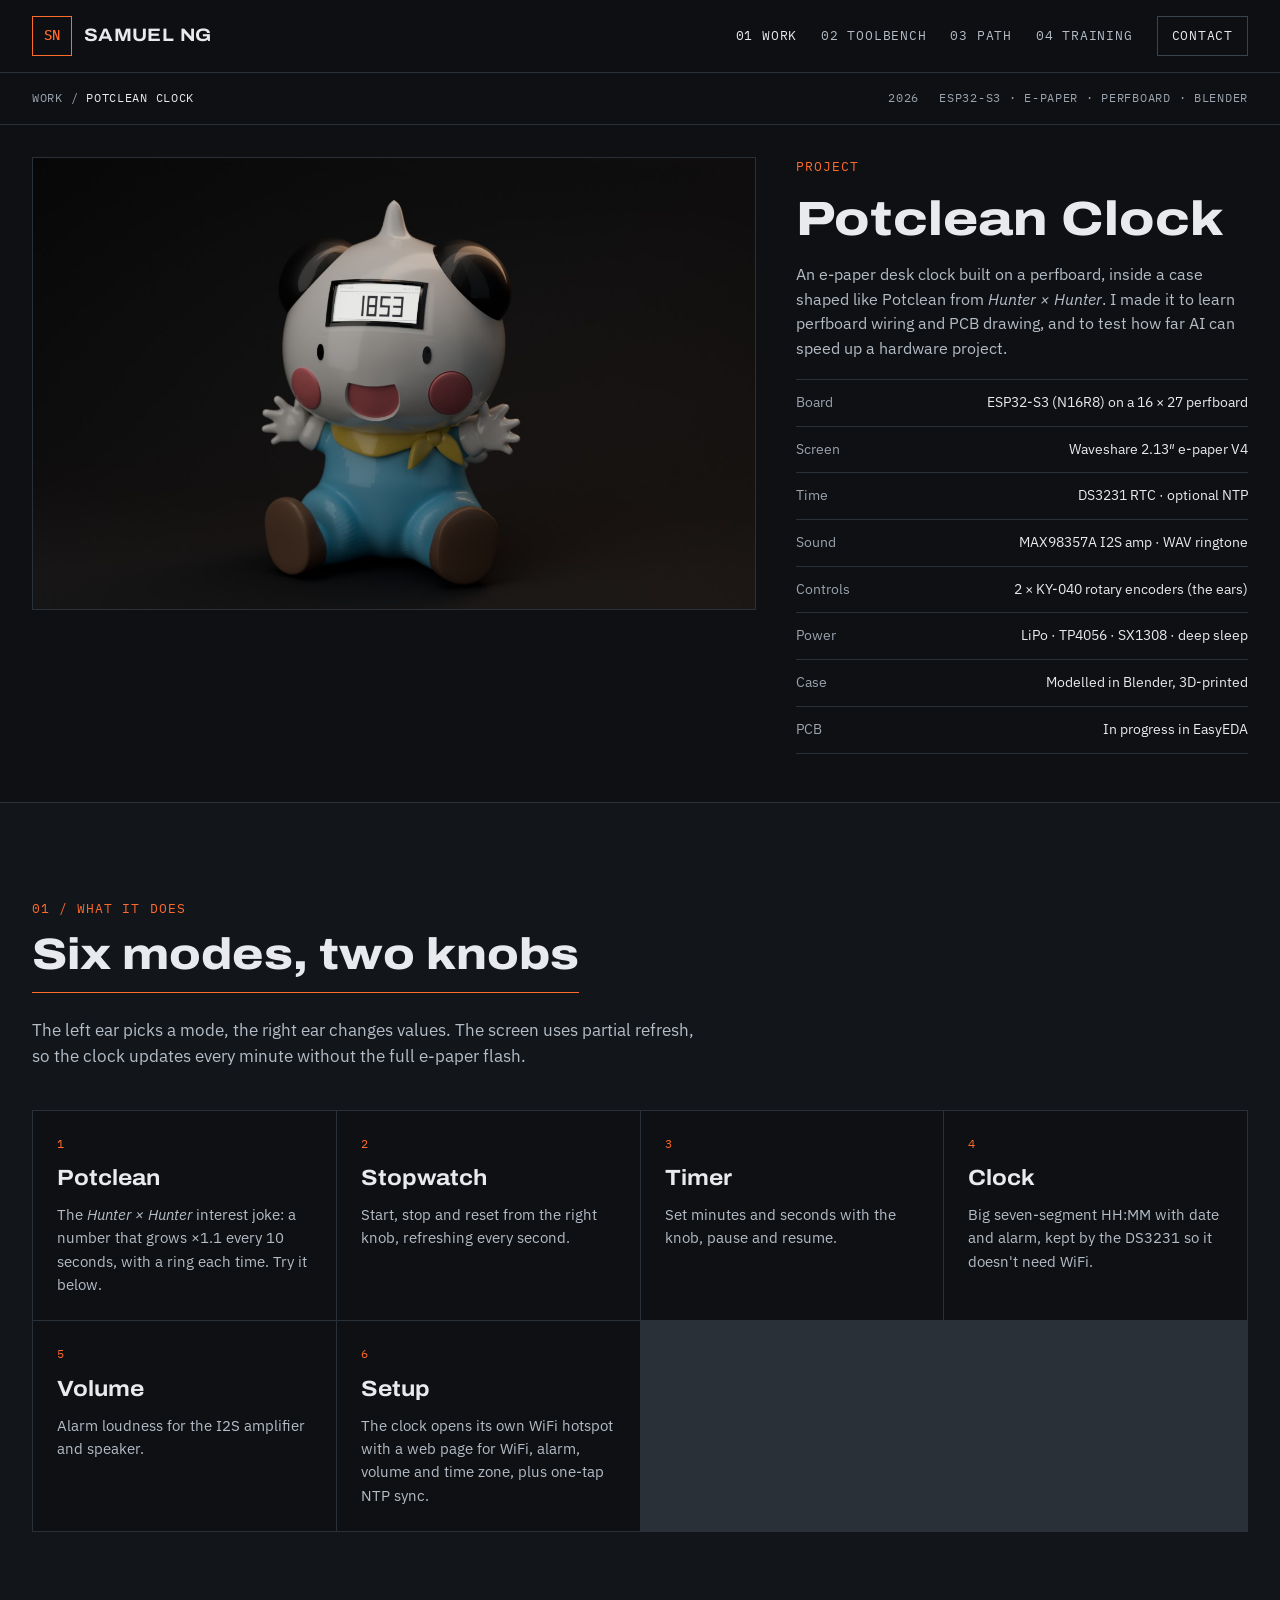
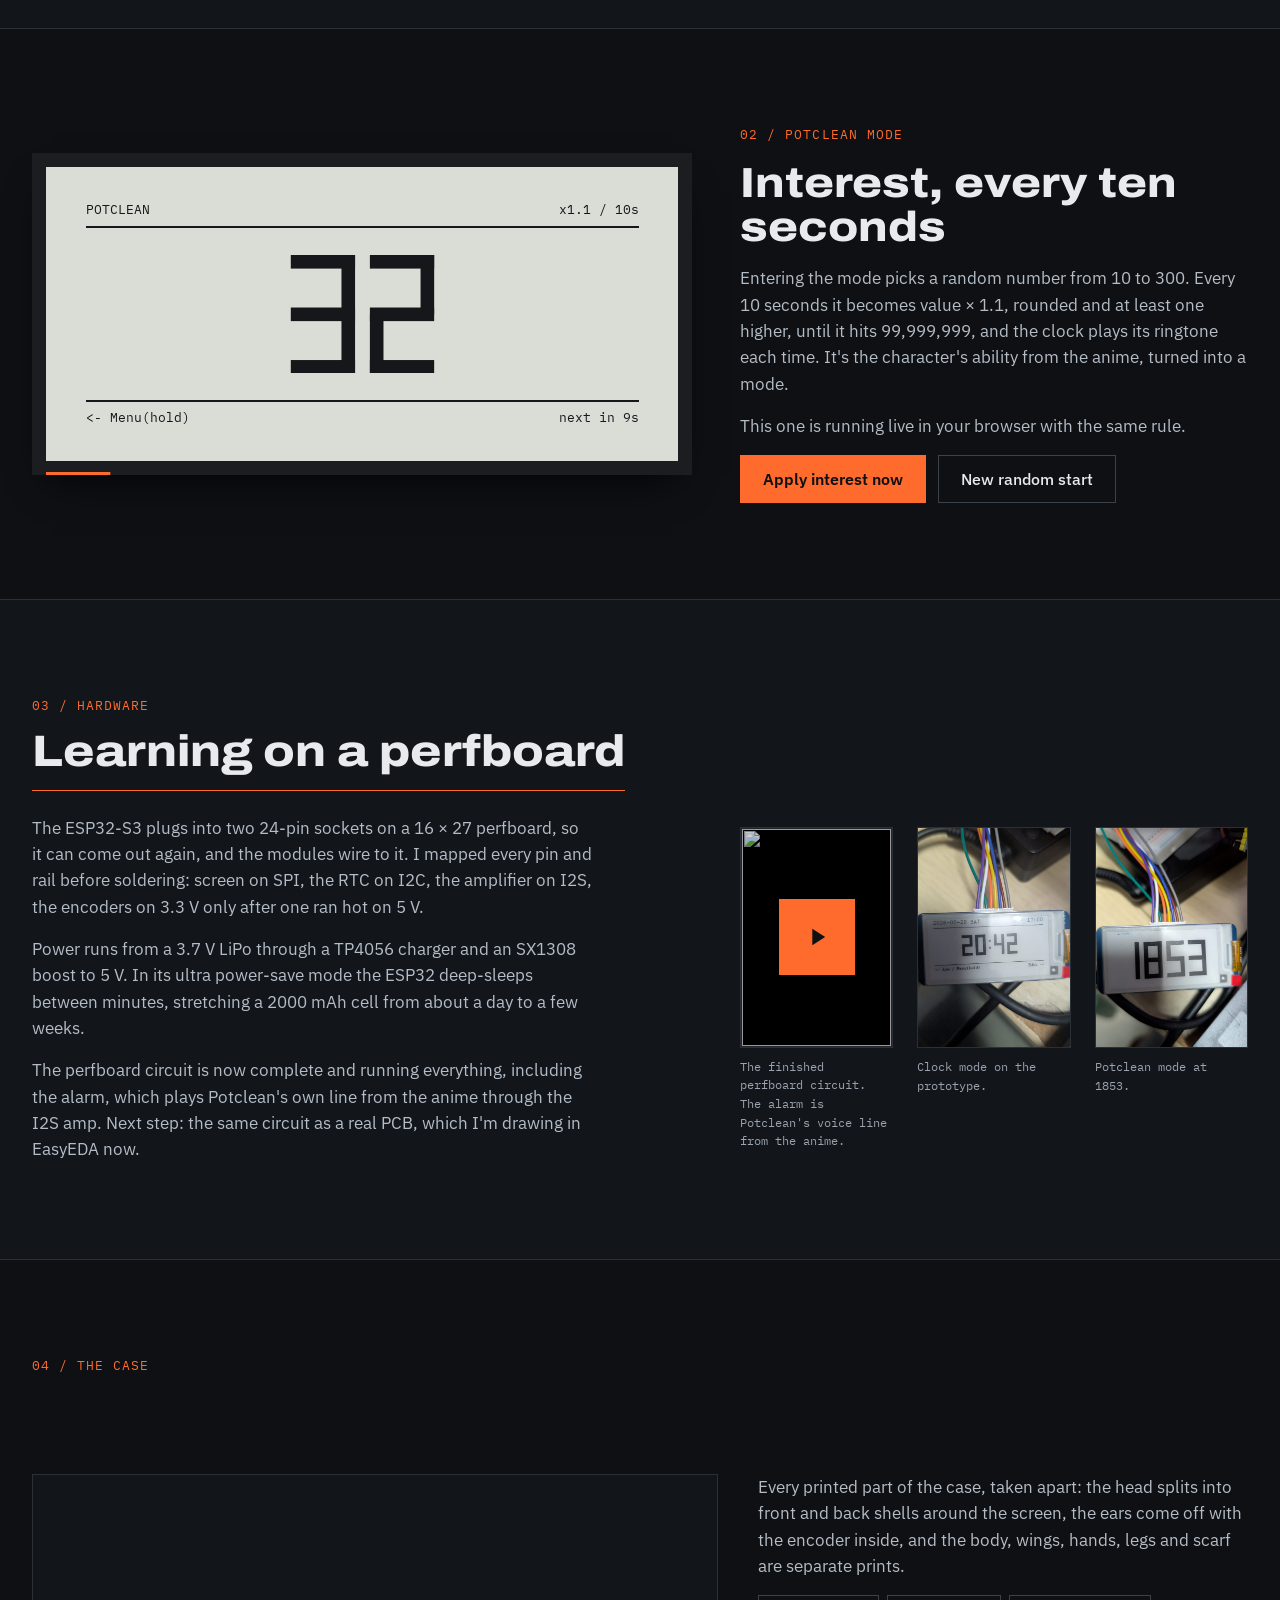
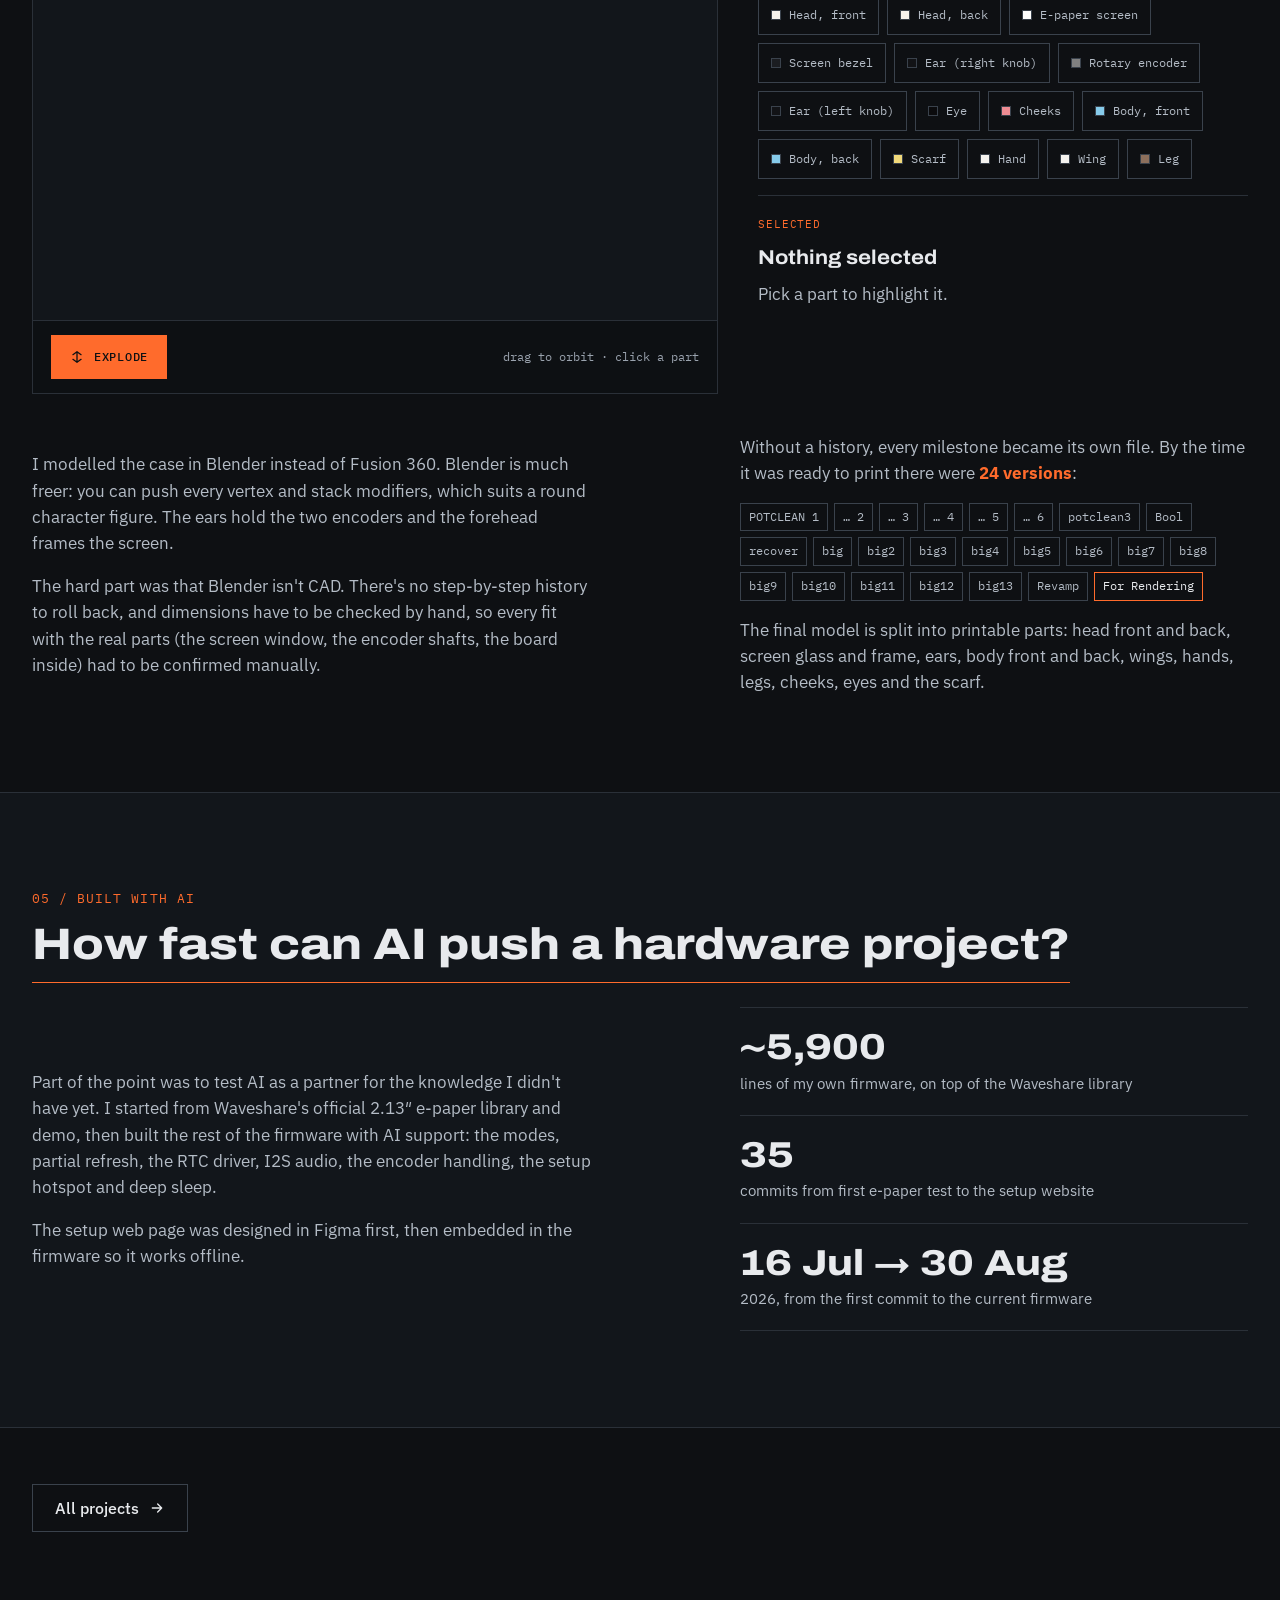
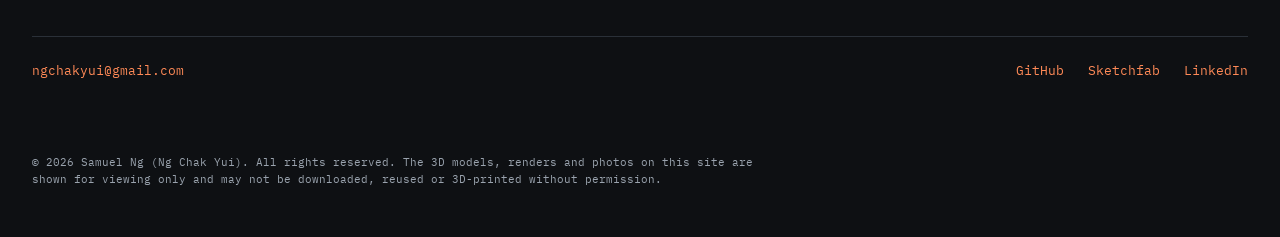
==== commit d83c9fa5: "Deploy 609b052" ====
--- a/potclean-clock.html
+++ b/potclean-clock.html
@@ -9,13 +9,14 @@
   <link rel="preconnect" href="https://fonts.googleapis.com">
   <link rel="preconnect" href="https://fonts.gstatic.com" crossorigin>
   <link href="https://fonts.googleapis.com/css2?family=Archivo:wdth,wght@62..125,400..900&family=IBM+Plex+Mono:wght@400;500&family=IBM+Plex+Sans:wght@400;500;600&display=swap" rel="stylesheet">
-  <script type="module" crossorigin src="./assets/potclean-BY-jXRkb.js"></script>
-  <link rel="modulepreload" crossorigin href="./assets/styles-UspHWgjf.js">
-  <link rel="modulepreload" crossorigin href="./assets/common-COAoZrYH.js">
-  <link rel="modulepreload" crossorigin href="./assets/rod-viewer-h-qmKOeT.js">
-  <link rel="modulepreload" crossorigin href="./assets/exploded-panel-CO-LdMNT.js">
+  <script type="module" crossorigin src="./assets/potclean-Bi9tv1Vd.js"></script>
+  <link rel="modulepreload" crossorigin href="./assets/styles-rF4rCEnV.js">
+  <link rel="modulepreload" crossorigin href="./assets/three.module-Cg5gvieo.js">
+  <link rel="modulepreload" crossorigin href="./assets/rod-viewer-CyLGDX2h.js">
+  <link rel="modulepreload" crossorigin href="./assets/common-Ct_0cvkn.js">
+  <link rel="modulepreload" crossorigin href="./assets/exploded-panel-YqkuNnoZ.js">
   <link rel="modulepreload" crossorigin href="./assets/youtube-Ct4H6zGs.js">
-  <link rel="stylesheet" crossorigin href="./assets/styles-3R5IExsG.css">
+  <link rel="stylesheet" crossorigin href="./assets/styles-Bzp0ZeXf.css">
 </head>
 <body>
   <a class="skip" href="#main">Skip to content</a>
--- a/assets/styles-Bzp0ZeXf.css
+++ b/assets/styles-Bzp0ZeXf.css
@@ -0,0 +1 @@
+:root{--ground:#0e1013;--panel:#12161b;--panel-2:#161a1f;--raise:#1e242c;--rule:#2a3038;--line:#3a424c;--grid:#1a1f25;--ink:#e8eaed;--muted:#b4bcc6;--dim:#9aa3ae;--orange:#ff6b2c;--orange-ink:#ff8a57;--orange-hi:#ffb08c;--cyan:#4fd1e8;--display:"Archivo", system-ui, sans-serif;--sans:"IBM Plex Sans", system-ui, sans-serif;--mono:"IBM Plex Mono", ui-monospace, monospace;--ease:cubic-bezier(.2, .8, .2, 1);--lightningcss-light: ;--lightningcss-dark:initial;color-scheme:dark}*{box-sizing:border-box}html{scroll-behavior:smooth}body{background:var(--ground);color:var(--ink);font-family:var(--sans);-webkit-font-smoothing:antialiased;margin:0;font-size:16px;line-height:1.55}a{color:var(--orange-ink);text-decoration:none}a:hover{color:var(--orange-hi)}:focus-visible{outline:2px solid var(--cyan);outline-offset:3px}button{font:inherit;color:inherit}img{max-width:100%;display:block}.wrap{max-width:1280px;margin:0 auto;padding:0 32px}.mono{font-family:var(--mono)}.eyebrow{font-family:var(--mono);letter-spacing:.08em;color:var(--orange);font-size:13px}.display{font-family:var(--display);margin:0;font-weight:800;font-stretch:115%;line-height:1.05}.skip{z-index:50;background:var(--orange);color:var(--ground);padding:10px 14px;position:absolute;top:-60px;left:16px}.skip:focus{top:12px}.btn{cursor:pointer;min-height:48px;transition:transform .2s var(--ease), background-color .2s, border-color .2s, color .2s;border:1px solid #0000;align-items:center;gap:10px;padding:0 22px;font-weight:600;display:inline-flex}.btn svg{transition:transform .25s var(--ease)}.btn:hover svg{transform:translate(4px)}.btn-primary{background:var(--orange);color:var(--ground)}.btn-primary:hover{background:var(--orange-ink);color:var(--ground)}.btn-ghost{border-color:var(--line);color:var(--ink);background:0 0;font-weight:500}.btn-ghost:hover{border-color:var(--ink);color:var(--ink)}.btn-dark{background:var(--ground);color:var(--ink)}.btn-dark:hover{color:var(--orange-hi)}.site-header{z-index:20;border-bottom:1px solid var(--rule);-webkit-backdrop-filter:blur(10px);backdrop-filter:blur(10px);background:#0e1013db;position:sticky;top:0}.site-header .wrap{flex-wrap:wrap;justify-content:space-between;align-items:center;gap:12px 16px;padding-top:16px;padding-bottom:16px;display:flex}.brand{color:var(--ink);align-items:center;gap:12px;display:flex}.brand:hover{color:var(--ink)}.brand-mark{border:1.5px solid var(--orange);width:40px;height:40px;color:var(--orange);font-family:var(--mono);place-items:center;font-size:14px;font-weight:500;display:grid}.brand-name{font-family:var(--display);letter-spacing:.02em;font-size:18px;font-weight:700;font-stretch:112%}.nav{font-family:var(--mono);letter-spacing:.06em;flex-wrap:wrap;align-items:center;gap:4px 24px;font-size:13px;display:flex}.nav a{color:var(--muted);padding:8px 0}.nav a:hover,.nav a[aria-current=page]{color:var(--ink)}.nav .nav-cta{border:1px solid var(--line);color:var(--ink);padding:9px 14px}.nav .nav-cta:hover{border-color:var(--orange);color:var(--orange-hi)}.hero{border-bottom:1px solid var(--rule);background-color:var(--ground);background-image:linear-gradient(var(--grid) 1px, transparent 1px), linear-gradient(90deg, var(--grid) 1px, transparent 1px);background-size:40px 40px}.hero .wrap{flex-wrap:wrap;align-items:center;gap:48px;padding-top:72px;padding-bottom:80px;display:flex}.hero-copy{flex-direction:column;flex:440px;gap:28px;min-width:0;display:flex}.hero-tags{font-family:var(--mono);letter-spacing:.08em;color:var(--cyan);font-size:13px}.hero h1{letter-spacing:-.01em;font-size:clamp(40px,5.2vw,66px);font-stretch:118%;line-height:1.02}.hero h1 em{color:var(--orange);font-style:normal}.hero-lede{max-width:560px;color:var(--muted);margin:0;font-size:18px}.hero-actions{flex-wrap:wrap;gap:12px;display:flex}.viewport{border:1px solid var(--rule);background:var(--panel);position:relative;overflow:hidden}.hero .viewport{flex:540px;min-width:0;height:580px}.vp-canvas{width:100%;height:100%;display:block;position:absolute;inset:0}.vp-bar{z-index:2;font-family:var(--mono);letter-spacing:.06em;color:var(--dim);pointer-events:none;justify-content:space-between;align-items:center;gap:16px;padding:12px 16px;font-size:11px;display:flex;position:absolute;left:0;right:0}.vp-top{border-bottom:1px solid var(--rule);background:#12161bb3;top:0}.vp-bottom{border-top:1px solid var(--rule);background:#0e1013cc;bottom:0}.vp-top .tag{color:var(--cyan)}.vp-cast{pointer-events:auto;cursor:pointer;min-height:32px;color:var(--cyan);border:1px solid var(--cyan);font-family:var(--mono);letter-spacing:.08em;background:0 0;align-items:center;gap:8px;margin:-6px 0;padding:0 12px;font-size:11px;transition:background-color .2s,color .2s;display:inline-flex}.vp-cast:hover,.vp-cast[aria-busy=true]{background:var(--cyan);color:var(--ground)}.vp-meter{background:var(--rule);flex:auto;height:2px;position:relative}.vp-meter span{background:var(--orange);width:0;position:absolute;top:0;bottom:0;left:0}.vp-bottom .hint{color:var(--ink)}.vp-tick{z-index:2;pointer-events:none;width:14px;height:14px;position:absolute}.vp-tick.tl{border-left:1px solid var(--orange);border-top:1px solid var(--orange);top:56px;left:12px}.vp-tick.br{border-right:1px solid var(--orange);border-bottom:1px solid var(--orange);bottom:56px;right:12px}.vp-label{z-index:3;pointer-events:none;background:var(--ground);border:1px solid var(--orange);font-family:var(--mono);white-space:nowrap;color:var(--ink);opacity:0;padding:6px 10px;font-size:12px;transition:opacity .12s;position:absolute;top:0;left:0;transform:translate(-9999px)}.vp-label.on{opacity:1}.vp-label small{color:var(--dim);letter-spacing:.04em;font-size:10px;display:block}.vp-loading{z-index:4;font-family:var(--mono);letter-spacing:.08em;color:var(--dim);background:var(--panel);place-items:center;font-size:12px;transition:opacity .5s;display:grid;position:absolute;inset:0}.vp-loading.done{opacity:0;pointer-events:none}.stats{border-bottom:1px solid var(--rule)}.stats .wrap{flex-wrap:wrap;display:flex}.stat{border-right:1px solid var(--rule);flex-direction:column;flex:240px;gap:6px;padding:32px 24px;display:flex}.stat:first-child{padding-left:0}.stat:last-child{border-right:0}.stat b{font-family:var(--display);font-size:44px;font-weight:800;font-stretch:118%;line-height:1.1}.stat span{color:var(--muted);font-size:14px}.section{border-bottom:1px solid var(--rule)}.section .wrap{flex-direction:column;gap:40px;padding-top:96px;padding-bottom:96px;display:flex}.section-alt{background:var(--panel)}.section-head{flex-wrap:wrap;justify-content:space-between;align-items:flex-end;gap:16px;display:flex}.section-head>div:first-child{flex-direction:column;gap:12px;display:flex}.section-head h2{font-size:clamp(32px,3.6vw,44px)}.filters{font-family:var(--mono);flex-wrap:wrap;gap:8px;font-size:12px;display:flex}.filters button{cursor:pointer;min-height:40px;color:var(--muted);border:1px solid var(--line);background:0 0;padding:0 14px;transition:background-color .2s,color .2s,border-color .2s}.filters button:hover{border-color:var(--ink);color:var(--ink)}.filters button[aria-pressed=true]{background:var(--ink);color:var(--ground);border-color:var(--ink)}.cards{flex-wrap:wrap;gap:24px;display:flex}.card{border:1px solid var(--rule);background:var(--panel);min-width:0;color:var(--ink);transition:border-color .25s, transform .3s var(--ease);flex-direction:column;flex:360px;display:flex}a.card:hover{color:var(--ink);border-color:var(--orange);transform:translateY(-4px)}.card[hidden]{display:none}.card-media{aspect-ratio:16/10;background-color:var(--panel-2);border-bottom:1px solid var(--rule);font-family:var(--mono);color:var(--dim);background-image:repeating-linear-gradient(135deg,#0000 0 14px,#1b2027 14px 15px);place-items:center;font-size:12px;display:grid;position:relative;overflow:hidden}.card-media img{object-fit:cover;width:100%;height:100%;transition:transform .6s var(--ease)}a.card:hover .card-media img{transform:scale(1.04)}.badge{background:var(--ground);border:1px solid var(--orange);color:var(--orange);font-family:var(--mono);letter-spacing:.06em;padding:5px 9px;font-size:11px;position:absolute;top:12px;left:12px}.card-body{flex-direction:column;flex:auto;gap:10px;padding:22px;display:flex}.card-meta{font-family:var(--mono);letter-spacing:.04em;color:var(--dim);margin-top:auto;padding-top:6px;font-size:11px}.card h3{font-family:var(--display);margin:0;font-size:24px;font-weight:700;font-stretch:110%}.card p{color:var(--muted);margin:0;font-size:15px}.card-links{font-family:var(--mono);flex-wrap:wrap;gap:6px 18px;margin:4px 0 0;padding:0;font-size:13px;list-style:none;display:flex}.card-links a{padding:6px 0;display:inline-block}.bench{background:var(--rule);border:1px solid var(--rule);flex-wrap:wrap;gap:1px;display:flex}.bench-group{background:var(--ground);flex-direction:column;flex:280px;gap:16px;padding:28px;display:flex}.bench-group .k{font-family:var(--mono);color:var(--dim);font-size:12px}.bench-group h3{font-family:var(--display);margin:0;font-size:22px;font-weight:700;font-stretch:110%}.chips{font-family:var(--mono);flex-wrap:wrap;gap:8px;font-size:12px;display:flex}.chips span{border:1px solid var(--line);padding:6px 10px}.path{border-top:1px solid var(--rule)}.path-row{border-bottom:1px solid var(--rule);flex-wrap:wrap;align-items:baseline;gap:8px 32px;padding:24px 0;display:flex}.path-row time{font-family:var(--mono);color:var(--dim);flex:0 0 200px;font-size:13px}.path-row div{flex-direction:column;flex:420px;gap:6px;min-width:0;display:flex}.path-row h3{font-family:var(--display);margin:0;font-size:22px;font-weight:700;font-stretch:110%}.path-row h3 span{color:var(--cyan)}.path-row p{color:var(--muted);margin:0;font-size:15px}.band{background:var(--orange);color:var(--ground);border-bottom:1px solid var(--rule)}.band .wrap{flex-wrap:wrap;align-items:center;gap:40px;padding-top:72px;padding-bottom:72px;display:flex}.band .wrap>div{flex-direction:column;flex:420px;gap:16px;min-width:0;display:flex}.band .eyebrow{color:var(--ground)}.band h2{font-size:clamp(30px,3.6vw,44px)}.band p{max-width:520px;margin:0;font-size:17px}.footer .wrap{flex-direction:column;gap:56px;padding-top:112px;padding-bottom:48px;display:flex}.footer h2{letter-spacing:-.01em;font-size:clamp(48px,7vw,88px);font-weight:900;font-stretch:125%;line-height:.95}.footer .mail{font-family:var(--mono);word-break:break-all;font-size:clamp(16px,2vw,22px)}.footer-meta{border-top:1px solid var(--rule);font-family:var(--mono);color:var(--dim);flex-wrap:wrap;justify-content:space-between;gap:16px;padding-top:24px;font-size:13px;display:flex}.footer-meta nav{flex-wrap:wrap;gap:24px;display:flex}.legal{max-width:760px;font-family:var(--mono);color:var(--dim);margin:16px 0 0;font-size:11px;line-height:1.6}.reveal{opacity:0;transition:opacity .7s var(--ease), transform .7s var(--ease);transform:translateY(18px)}.reveal.in{opacity:1;transform:none}.draw{position:relative}.draw:after{content:"";background:var(--orange);transform-origin:0;height:1px;transition:transform .9s var(--ease) .15s;position:absolute;bottom:-16px;left:0;right:0;transform:scaleX(0)}.draw.in:after{transform:scaleX(1)}@media (prefers-reduced-motion:reduce){html{scroll-behavior:auto}.reveal{opacity:1;transition:none;transform:none}.draw:after{transition:none;transform:scaleX(1)}.btn,.card,.card-media img{transition:none}}@media (width<=720px){.wrap{padding-left:16px;padding-right:16px}.hero .wrap{gap:32px;padding-top:40px;padding-bottom:48px}.hero .viewport{flex-basis:100%;height:420px}.stat{border-right:0;border-bottom:1px solid var(--rule);padding:24px 0}.stat:last-child{border-bottom:0}.section .wrap{padding-top:64px;padding-bottom:64px}.path-row time{flex-basis:100%}.vp-bottom .hint{display:none}.nav{gap:4px 16px}}.crumbs{font-family:var(--mono);letter-spacing:.06em;color:var(--dim);flex-wrap:wrap;justify-content:space-between;align-items:center;gap:8px 16px;padding-top:16px;padding-bottom:16px;font-size:12px;display:flex}.crumbs a{color:var(--dim)}.crumbs a:hover,.crumbs .here{color:var(--ink)}.crumbs .facts{flex-wrap:wrap;gap:6px 20px;display:flex}.viewer-app{border-top:1px solid var(--rule);border-bottom:1px solid var(--rule);grid-template-columns:280px minmax(0,1fr) 360px;min-height:min(82vh,820px);display:grid}.viewer-app>aside{flex-direction:column;min-width:0;display:flex}.parts-panel{border-right:1px solid var(--rule)}.info-panel{border-left:1px solid var(--rule);gap:20px;padding:28px}.panel-k{font-family:var(--mono);letter-spacing:.08em;color:var(--dim);padding:20px 20px 10px;font-size:11px}.parts-list{flex-direction:column;gap:2px;margin:0;padding:0 8px 12px;list-style:none;display:flex}.parts-list button{width:100%;min-height:40px;color:var(--muted);cursor:pointer;text-align:left;font-family:var(--mono);background:0 0;border:0;align-items:center;gap:12px;padding:0 12px;font-size:13px;transition:background-color .15s,color .15s;display:flex}.parts-list button:hover,.parts-list button.is-hover{background:var(--panel);color:var(--ink)}.parts-list button[aria-pressed=true]{background:var(--raise);color:var(--ink);box-shadow:inset 2px 0 0 var(--orange)}.parts-list .sw{border:1px solid var(--line);flex:none;width:12px;height:12px}.parts-list .num{color:var(--dim);margin-left:auto;font-size:11px}.selected-card{border-top:1px solid var(--rule);flex-direction:column;gap:8px;min-height:180px;margin-top:auto;padding:20px;display:flex}.selected-card .k{font-family:var(--mono);letter-spacing:.08em;color:var(--orange);font-size:11px}.selected-card h2{font-family:var(--display);margin:0;font-size:20px;font-weight:700;font-stretch:110%}.selected-card p{color:var(--muted);margin:0;font-size:14px}.selected-card .finish{font-family:var(--mono);color:var(--cyan);font-size:12px}.viewer-app .viewport{background-color:var(--panel);border:0;min-height:520px}.vp-views{z-index:3;font-family:var(--mono);gap:4px;font-size:11px;display:flex;position:absolute;top:12px;right:12px}.vp-views button{cursor:pointer;background:var(--ground);min-width:52px;min-height:40px;color:var(--muted);border:1px solid var(--line);padding:0 10px}.vp-views button:hover{color:var(--ink);border-color:var(--ink)}.vp-views button[aria-pressed=true]{background:var(--ink);color:var(--ground);border-color:var(--ink)}.vp-hint{z-index:2;font-family:var(--mono);letter-spacing:.06em;color:var(--dim);pointer-events:none;font-size:11px;position:absolute;top:20px;left:20px}.vp-readout{z-index:2;font-family:var(--mono);color:var(--cyan);pointer-events:none;min-height:1em;font-size:11px;position:absolute;bottom:84px;left:20px}.vp-controls{z-index:3;border-top:1px solid var(--rule);font-family:var(--mono);color:var(--dim);background:#0e1013e6;flex-wrap:wrap;align-items:center;gap:12px 20px;padding:14px 18px;font-size:12px;display:flex;position:absolute;bottom:0;left:0;right:0}.vp-controls label{flex:260px;align-items:center;gap:14px;display:flex}.vp-controls input[type=range]{accent-color:var(--orange);flex:auto;min-height:32px}.vp-controls .pct{color:var(--ink);text-align:right;min-width:44px}.vp-controls .btn{min-height:44px;font-family:var(--mono);letter-spacing:.06em;padding:0 18px;font-size:12px;font-weight:500}.info-panel h1{font-size:40px;font-stretch:118%;line-height:1.02}.info-panel p{color:var(--muted);margin:0}.specs{border-top:1px solid var(--rule);flex-direction:column;margin:0;font-size:14px;display:flex}.specs div{border-bottom:1px solid var(--rule);justify-content:space-between;gap:12px;padding:12px 0;display:flex}.specs dt{color:var(--dim)}.specs dd{text-align:right;margin:0}.placeholder{text-align:center;border:1px solid var(--rule);background-color:var(--panel-2);min-height:130px;font-family:var(--mono);color:var(--dim);background-image:repeating-linear-gradient(135deg,#0000 0 14px,#1b2027 14px 15px);place-items:center;padding:16px;font-size:12px;display:grid}.info-panel .next{align-items:center;gap:10px;margin-top:auto;font-weight:500;display:inline-flex}@media (width<=1180px){.viewer-app{grid-template-columns:1fr}.viewer-app .viewport{order:-1;height:min(72vh,640px)}.parts-panel{border-right:0;border-top:1px solid var(--rule)}.parts-list{grid-template-columns:repeat(auto-fill,minmax(220px,1fr));display:grid}.info-panel{border-left:0;border-top:1px solid var(--rule)}}@media (width<=720px){.vp-views{top:auto;bottom:120px;right:12px}.vp-hint,.vp-readout{display:none}.info-panel{padding:24px 16px}}.training-head .wrap{flex-wrap:wrap;justify-content:space-between;align-items:flex-end;gap:24px;padding-top:48px;padding-bottom:32px;display:flex}.training-head h1{font-size:clamp(36px,4.4vw,52px);font-stretch:118%}.training-head p{max-width:480px;color:var(--muted);margin:0}.tool-app{border-top:1px solid var(--rule);border-bottom:1px solid var(--rule);grid-template-columns:minmax(0,1fr) 520px;display:grid}.tool-wall{background-color:#14181d;background-image:radial-gradient(circle, var(--rule) 2px, transparent 2.5px);background-size:28px 28px;grid-template-columns:repeat(3,minmax(0,1fr));align-content:start;gap:20px;padding:32px;display:grid}.tool{cursor:pointer;text-align:left;background:var(--ground);min-height:200px;color:var(--ink);border:1px solid var(--line);transition:transform .25s var(--ease), box-shadow .25s, border-color .2s;flex-direction:column;padding:0;display:flex}.tool:hover{border-color:var(--muted)}.tool[aria-pressed=true]{background:var(--raise);border:2px solid var(--orange);transform:translateY(-4px);box-shadow:0 14px 0 -6px #000}.tool .tape{background-image:repeating-linear-gradient(135deg, var(--orange) 0 10px, var(--ground) 10px 20px);height:10px}.tool .ico{color:var(--ink);aspect-ratio:16/9;flex:auto;place-items:center;display:grid;position:relative;overflow:hidden}.tool .ico img{object-fit:cover;filter:grayscale(.6)brightness(.55);width:100%;height:100%;transition:filter .3s, transform .5s var(--ease);position:absolute;inset:0}.tool .ico svg{position:relative}.tool:hover .ico img{filter:grayscale(.2)brightness(.7);transform:scale(1.04)}.tool[aria-pressed=true] .ico img{filter:none}.tool[aria-pressed=true] .ico{color:var(--orange)}.tool .row{padding-top:14px}.screen .play{cursor:pointer;background:#000;border:0;place-items:center;width:100%;padding:0;display:grid;position:absolute;inset:0}.screen .play img{object-fit:cover;opacity:.8;width:100%;height:100%;transition:opacity .25s;position:absolute;inset:0}.screen .play:hover img{opacity:1}.screen .play span{background:var(--orange);width:76px;height:76px;color:var(--ground);transition:transform .25s var(--ease);place-items:center;display:grid;position:relative}.screen .play:hover span{transform:scale(1.08)}.screen iframe{border:0;width:100%;height:100%;position:absolute;inset:0}.video-meta{font-family:var(--mono);color:var(--dim);letter-spacing:.04em;font-size:12px}.player .about{color:var(--muted);margin:0}.tool .row{justify-content:space-between;align-items:baseline;gap:8px;padding:0 16px 16px;display:flex}.tool .name{font-family:var(--display);font-size:18px;font-weight:700;font-stretch:110%}.tool .len{font-family:var(--mono);color:var(--dim);font-size:12px}.player{border-left:1px solid var(--rule);flex-direction:column;gap:20px;padding:32px;display:flex}.screen{aspect-ratio:16/9;position:relative}.screen .bar{background:var(--orange);height:3px;transition:width .3s var(--ease);position:absolute;bottom:0;left:0}.player h2{font-family:var(--display);margin:0;font-size:28px;font-weight:800;font-stretch:112%}.chapters{border-top:1px solid var(--rule);margin:0;padding:0;list-style:none}.chapters button{width:100%;min-height:52px;color:var(--muted);border:0;border-bottom:1px solid var(--rule);cursor:pointer;text-align:left;background:0 0;align-items:center;gap:12px;padding:0 12px;display:flex}.chapters button:hover{color:var(--ink)}.chapters button[aria-pressed=true]{background:var(--raise);color:var(--ink)}.chapters .t{font-family:var(--mono);color:var(--dim);flex:0 0 64px;font-size:12px}.chapters button[aria-pressed=true] .t{color:var(--orange)}.chapters .n{font-family:var(--mono);color:var(--dim);margin-left:auto;font-size:11px}.player .note{color:var(--dim);margin:auto 0 0;font-size:13px}@media (width<=1100px){.tool-app{grid-template-columns:1fr}.player{border-left:0;border-top:1px solid var(--rule)}}@media (width<=640px){.tool-wall{grid-template-columns:repeat(2,minmax(0,1fr));gap:12px;padding:16px}.tool{min-height:160px}.player{padding:24px 16px}}.case-intro{grid-template-columns:minmax(0,1.3fr) minmax(0,1fr);align-items:center;gap:48px;display:grid}.case-copy{flex-direction:column;gap:16px;display:flex}.case-copy h2{font-size:clamp(30px,3.4vw,42px)}.case-copy p{color:var(--muted);max-width:560px;margin:0;font-size:17px}ul.chips{margin:4px 0 0;padding:0;list-style:none}.chips li{border:1px solid var(--line);padding:6px 10px}.steps{background:var(--rule);border:1px solid var(--rule);grid-template-columns:repeat(3,minmax(0,1fr));gap:1px;margin:0;padding:0;list-style:none;display:grid}.step{background:var(--ground);flex-direction:column;gap:12px;padding:28px;display:flex}.step-n{font-family:var(--display);color:var(--orange);font-size:44px;font-weight:800;font-stretch:118%;line-height:1}.step h3{font-family:var(--display);margin:0;font-size:24px;font-weight:700;font-stretch:110%}.step p{color:var(--muted);margin:0}.step-show{cursor:pointer;min-height:40px;color:var(--cyan);border:1px solid var(--cyan);font-family:var(--mono);letter-spacing:.04em;background:0 0;align-self:flex-start;margin-top:auto;padding:0 14px;font-size:12px;transition:background-color .2s,color .2s}.step-show:hover{background:var(--cyan);color:var(--ground)}.step-show.inline{min-height:32px;margin:6px 0 0 8px}.steps-note{color:var(--muted);margin:0}.timeline{grid-template-columns:repeat(4,minmax(0,1fr));gap:24px;margin:0;padding:0;list-style:none;display:grid}.timeline li{border-top:2px solid var(--line);flex-direction:column;gap:8px;padding-top:28px;display:flex;position:relative}.timeline li:before{content:"";background:var(--orange);width:12px;height:12px;position:absolute;top:-7px;left:0}.tl-k{font-family:var(--mono);letter-spacing:.08em;color:var(--cyan);font-size:12px}.timeline h3{font-family:var(--display);margin:0;font-size:20px;font-weight:700;font-stretch:110%}.timeline p{color:var(--muted);margin:0;font-size:15px}@media (width<=960px){.case-intro{grid-template-columns:1fr;gap:28px}.steps{grid-template-columns:1fr}.timeline{grid-template-columns:repeat(2,minmax(0,1fr));row-gap:36px}}@media (width<=560px){.timeline{grid-template-columns:1fr}}.photos{grid-template-columns:repeat(2,minmax(0,1fr));gap:24px;display:grid}.photos figure{flex-direction:column;gap:10px;margin:0;display:flex}.photos img{aspect-ratio:16/9;object-fit:cover;border:1px solid var(--rule);width:100%;height:auto}.photos figcaption{font-family:var(--mono);color:var(--dim);font-size:12px}@media (width<=720px){.photos{grid-template-columns:1fr}}.steps{grid-template-columns:repeat(auto-fit,minmax(220px,1fr))}a.step-show{align-items:center;display:inline-flex}.bag-app{grid-template-columns:minmax(0,1.4fr) minmax(0,1fr);align-items:start;gap:40px;display:grid}.bag-viewport{height:520px}.bag-viewport .vp-controls>span{margin-left:auto}.bag-parts{flex-wrap:wrap;gap:8px;margin:0;padding:0;list-style:none;display:flex}.bag-parts button{cursor:pointer;min-height:40px;color:var(--muted);border:1px solid var(--line);font-family:var(--mono);background:0 0;align-items:center;gap:8px;padding:0 12px;font-size:12px;display:inline-flex}.bag-parts button:hover{color:var(--ink);border-color:var(--ink)}.bag-parts button[aria-pressed=true]{color:var(--ink);border-color:var(--orange);background:var(--raise)}.bag-parts .sw{border:1px solid var(--line);width:10px;height:10px}.bag-selected{min-height:0;margin-top:0;padding:20px 0 0}.bag-selected h3{font-family:var(--display);margin:0;font-size:20px;font-weight:700;font-stretch:110%}@media (width<=960px){.bag-app{grid-template-columns:1fr}.bag-viewport{height:420px}}.project-hero{border-top:1px solid var(--rule);border-bottom:1px solid var(--rule)}.project-hero .wrap{grid-template-columns:minmax(0,1.6fr) minmax(0,1fr);align-items:start;gap:40px;padding-top:32px;padding-bottom:48px;display:grid}.project-shot{margin:0}.project-shot img{border:1px solid var(--rule);width:100%;height:auto}.project-info{flex-direction:column;gap:18px;display:flex}.project-info h1{font-size:clamp(36px,4vw,48px);font-stretch:118%;line-height:1.02}.project-info p{color:var(--muted);margin:0}.lede{max-width:680px;color:var(--muted);margin:0;font-size:17px}.mode-grid{background:var(--rule);border:1px solid var(--rule);grid-template-columns:repeat(auto-fit,minmax(260px,1fr));gap:1px;margin:0;padding:0;list-style:none;display:grid}.mode-grid li{background:var(--ground);flex-direction:column;gap:8px;padding:24px;display:flex}.mode-n{font-family:var(--mono);color:var(--orange);font-size:12px}.mode-grid h3{font-family:var(--display);margin:0;font-size:22px;font-weight:700;font-stretch:110%}.mode-grid p{color:var(--muted);margin:0;font-size:15px}.epaper{aspect-ratio:250/122;color:#16171a;font-family:var(--mono);background:#dadcd6;border:14px solid #1b1d21;flex-direction:column;justify-content:space-between;padding:5% 6%;font-size:clamp(10px,1.1vw,13px);display:flex;position:relative;box-shadow:0 20px 40px -20px #000}.ep-bar{border-bottom:2px solid #16171a;justify-content:space-between;padding-bottom:6px;display:flex}.ep-foot{border-top:2px solid #16171a;border-bottom:0;padding:6px 0 0}.ep-digits{fill:#16171a;width:100%;height:52%}.ep-digits.flash{animation:.45s steps(2,end) ep-flash}@keyframes ep-flash{0%{fill:#dadcd6}to{fill:#16171a}}.ep-progress{background:var(--orange);transform-origin:0;height:3px;position:absolute;bottom:-14px;left:0;right:0;transform:scaleX(0)}.ep-actions{flex-wrap:wrap;gap:12px;display:flex}.photos-tall{grid-template-columns:repeat(2,minmax(0,1fr))}.photos-tall img{aspect-ratio:9/13}.file-chips{font-family:var(--mono);flex-wrap:wrap;gap:6px;margin:0;padding:0;font-size:12px;list-style:none;display:flex}.file-chips li{border:1px solid var(--line);color:var(--muted);padding:4px 8px}.file-chips li:last-child{border-color:var(--orange);color:var(--ink)}.hl{color:var(--orange)}.stat-list{border-top:1px solid var(--rule);flex-direction:column;margin:0;padding:0;list-style:none;display:flex}.stat-list li{border-bottom:1px solid var(--rule);flex-direction:column;gap:4px;padding:20px 0;display:flex}.stat-list b{font-family:var(--display);color:var(--ink);font-size:36px;font-weight:800;font-stretch:118%;line-height:1.1}.stat-list span{color:var(--muted);font-size:15px}@media (width<=960px){.project-hero .wrap{grid-template-columns:1fr}}@media (prefers-reduced-motion:reduce){.ep-digits.flash{animation:none}}.photos-3{grid-template-columns:repeat(3,minmax(0,1fr))}.screen.short{aspect-ratio:9/13}@media (width<=720px){.photos-3{grid-template-columns:1fr 1fr}.photos-3 figure:first-child{grid-column:1/-1}}.training-head .course-tabs{flex-wrap:wrap;justify-content:flex-start;align-items:stretch;gap:8px;padding-top:0;padding-bottom:28px;display:flex}.course-tab{cursor:pointer;text-align:left;background:var(--panel);color:var(--muted);border:1px solid var(--line);font:inherit;flex-direction:column;gap:4px;padding:12px 16px;display:flex}.course-tab b{font-family:var(--display);color:var(--ink);font-size:16px}.course-tab span{font-family:var(--mono);letter-spacing:.06em;font-size:11px}.course-tab:hover{border-color:var(--muted)}.course-tab[aria-selected=true]{border-color:var(--orange);background:var(--raise)}.course-tab[aria-selected=true] span{color:var(--orange-ink)}.course-tab:focus-visible{outline:2px solid var(--orange);outline-offset:2px}.course-card{padding-top:48px;padding-bottom:64px}.course-cards{grid-template-columns:repeat(auto-fit,minmax(min(100%,420px),1fr));gap:20px;display:grid}.course-card-inner{background:var(--panel);border:1px dashed var(--line);flex-direction:column;gap:14px;padding:28px;display:flex}.course-card-inner h2{font-size:clamp(26px,3vw,34px);font-stretch:112%}.course-card-inner p{color:var(--muted);margin:0}.course-card-inner .note a{color:var(--orange-ink)}.course-card-inner .file-chips li:last-child{border-color:var(--line);color:var(--muted)}.lesson-list{color:var(--ink);grid-template-columns:repeat(2,minmax(0,1fr));gap:4px 24px;margin:0;padding-left:22px;font-size:14px;display:grid}.lesson-list li::marker{color:var(--orange-ink);font-family:var(--mono);font-size:12px}@media (width<=640px){.lesson-list{grid-template-columns:1fr}}.room-head{flex-wrap:wrap;justify-content:space-between;align-items:flex-end;gap:20px 32px;margin-bottom:20px;display:flex}.room-head p{max-width:620px;color:var(--muted);margin:0}.room-tabs{flex-wrap:wrap;gap:8px;max-width:760px;display:flex}.room-tabs .course-tab{padding:10px 14px}.room-tabs .course-tab b{font-size:15px}.room-viewport{height:clamp(420px,72vh,780px)}.room-viewport .vp-canvas{touch-action:none;cursor:grab}.room-viewport .vp-canvas:active{cursor:grabbing}.room-viewport .vp-canvas:focus-visible{outline:2px solid var(--orange);outline-offset:-2px}.room-viewport .vp-controls>span{margin-left:auto}.room-viewport+.note{margin-top:12px}@media (width<=640px){.room-viewport .vp-controls>span{display:none}}.campus-aerial{margin:28px 0 0}.campus-aerial img{border:1px solid var(--rule);width:100%;height:auto}.campus-aerial figcaption{font-family:var(--mono);color:var(--dim);margin-top:10px;font-size:12px}.diagram{background:var(--panel-2);border:1px solid var(--rule);margin:0;padding:24px}.diagram svg{width:100%;height:auto;display:block}.diagram figcaption{font-family:var(--mono);color:var(--dim);margin-top:14px;font-size:12px}.dg{font-family:var(--mono);font-size:14px}.dg .box{fill:var(--panel);stroke:var(--line);stroke-width:1.5px}.dg .box.hot{stroke:var(--orange)}.dg .box.cool{stroke:var(--cyan)}.dg .box.bad{stroke:var(--line);stroke-dasharray:5 4}.dg .t{fill:var(--ink);text-anchor:middle;dominant-baseline:middle}.dg .s{fill:var(--dim);text-anchor:middle;dominant-baseline:middle;font-size:12px}.dg .h{fill:var(--orange-ink);letter-spacing:.08em;font-size:12px}.dg .h.cyan{fill:var(--cyan)}.dg .w{stroke:var(--dim);stroke-width:1.5px;fill:none}.dg .w.hot{stroke:var(--orange)}.dg .w.cool{stroke:var(--cyan)}.dg .ah{fill:var(--dim)}.card-media svg{width:100%;height:100%}.rules{border-collapse:collapse;width:100%;font-size:15px}.rules th{text-align:left;font-family:var(--mono);letter-spacing:.06em;color:var(--dim);padding:0 16px 12px 0;font-size:12px;font-weight:400}.rules td{vertical-align:top;border-top:1px solid var(--rule);color:var(--muted);padding:16px 16px 16px 0}.rules td:first-child{color:var(--ink);width:34%}.split{grid-template-columns:repeat(2,minmax(0,1fr));gap:24px;display:grid}@media (width<=960px){.split{grid-template-columns:1fr}}@media (width<=640px){.rules thead{display:none}.rules tr{border-top:1px solid var(--rule);padding:14px 0;display:block}.rules td{border:0;width:auto;padding:4px 0;display:block}.rules td:first-child{width:auto}}.case-copy code{font-family:var(--mono);color:var(--ink);font-size:.88em}.bullets{color:var(--muted);flex-direction:column;gap:12px;max-width:560px;margin:0;padding-left:20px;display:flex}.bullets b{color:var(--ink);font-weight:600}.bullets li::marker{color:var(--orange)}.layer-grid{grid-template-columns:minmax(0,1.6fr) minmax(0,1fr);align-items:center;gap:40px;display:grid}@media (width<=1100px){.layer-grid{grid-template-columns:1fr}.layer-grid .case-copy p{max-width:720px}}@media (width<=640px){.diagram{padding:16px;overflow-x:auto}.diagram svg.wide{min-width:560px}}.path-points{color:var(--muted);flex-direction:column;gap:6px;margin:4px 0 0;padding-left:18px;font-size:15px;display:flex}.path-points li::marker{color:var(--orange)}
